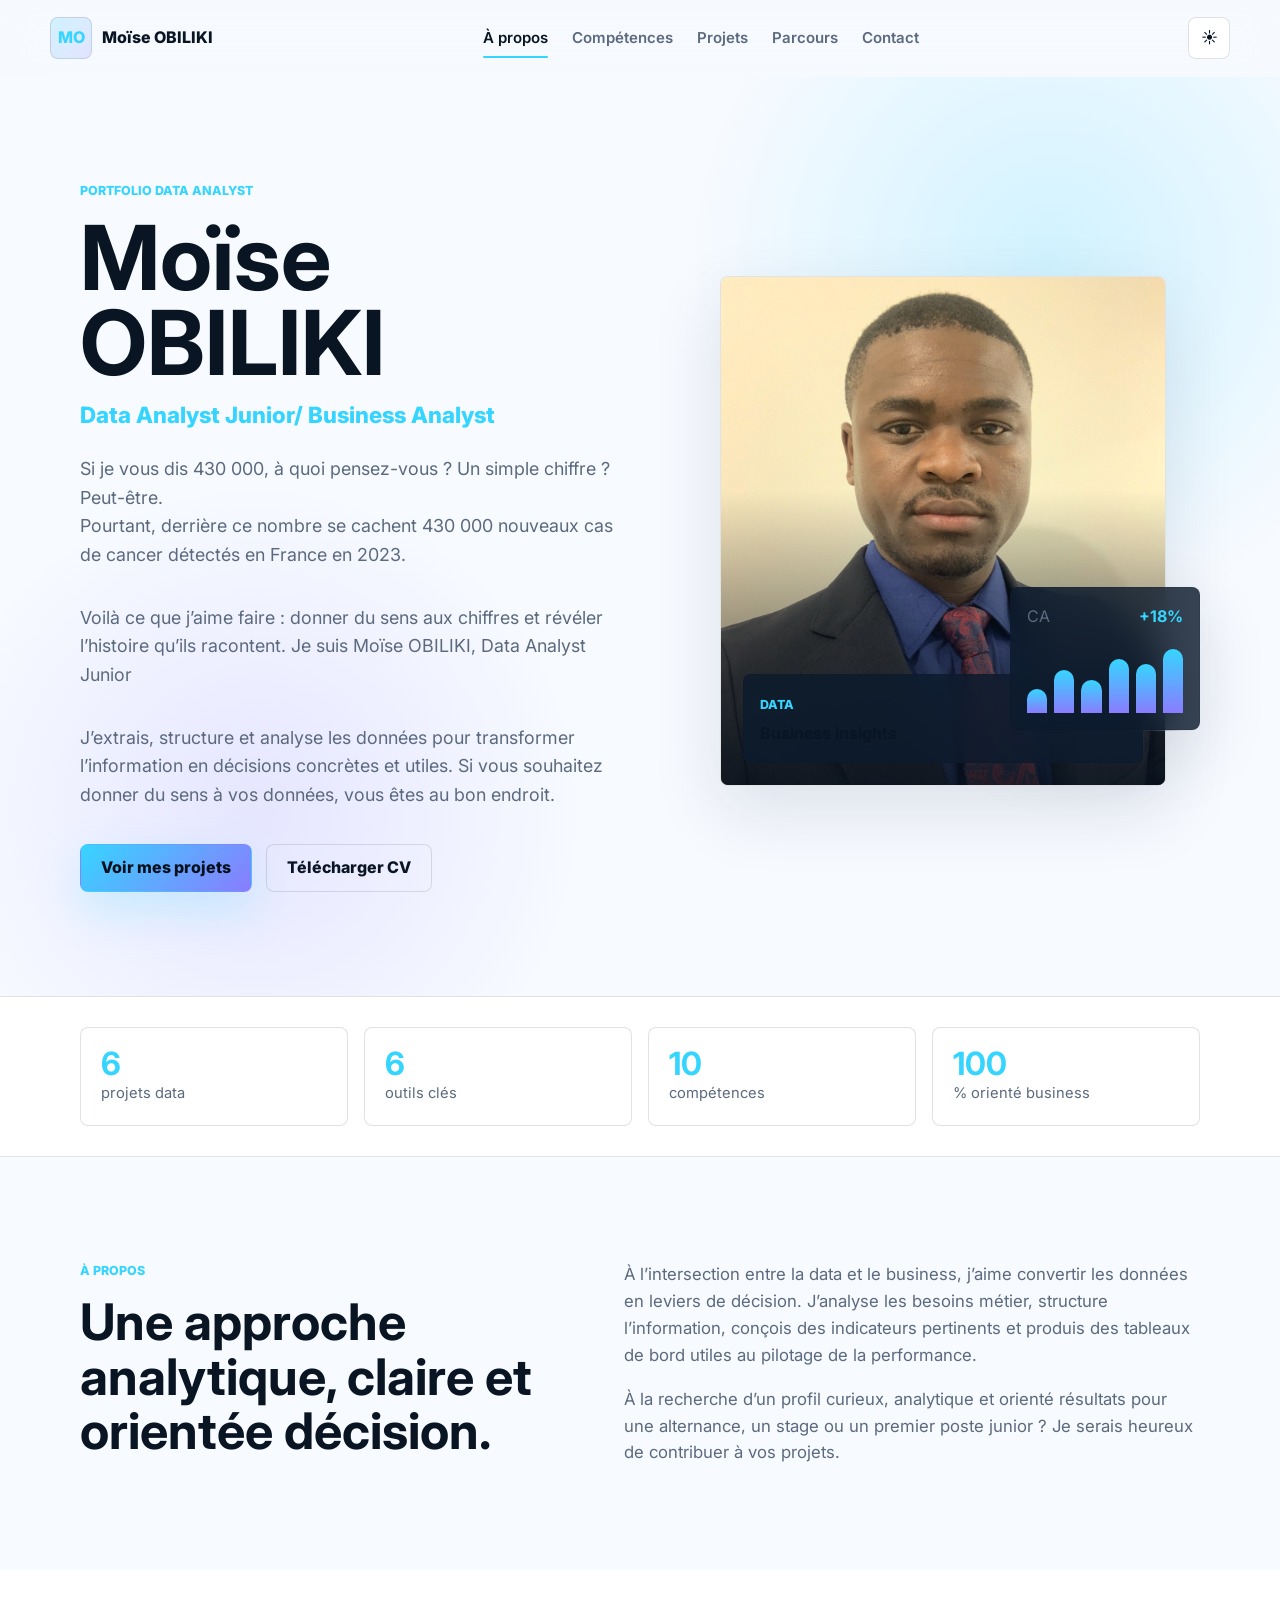
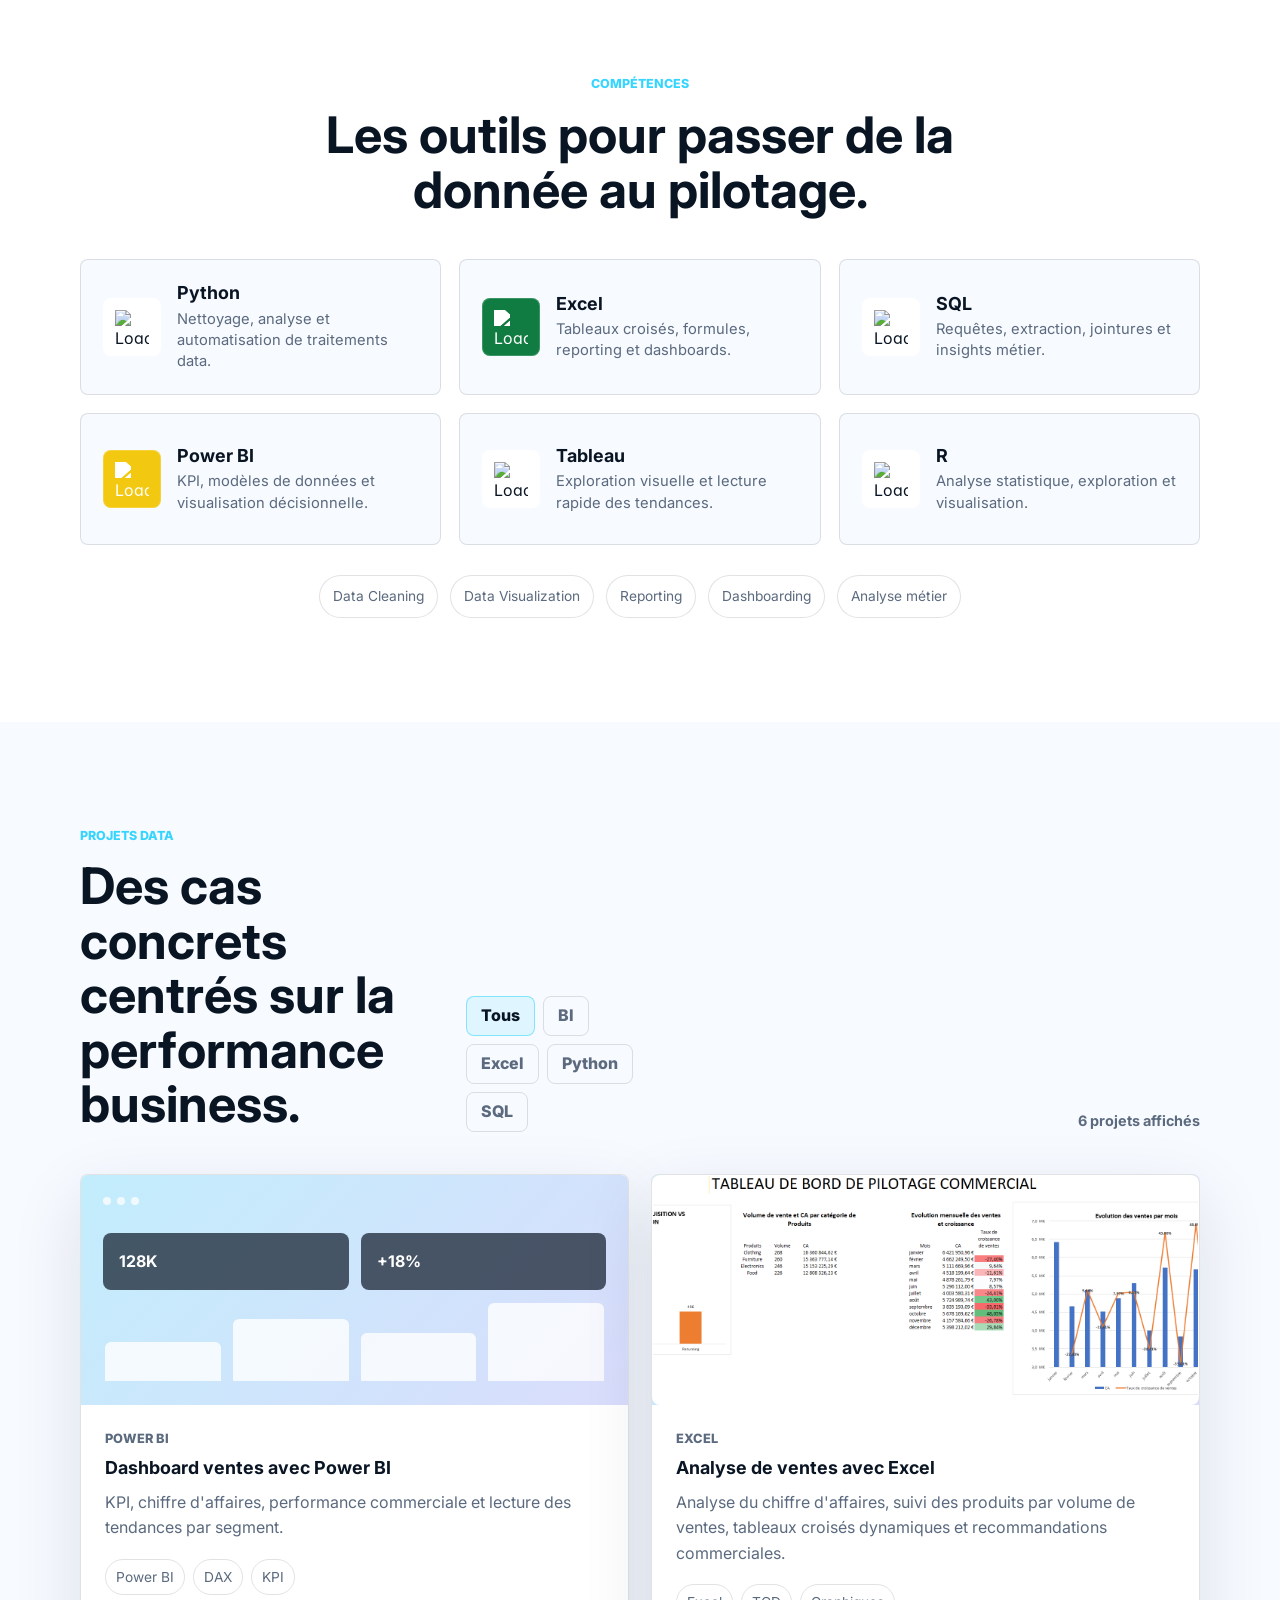
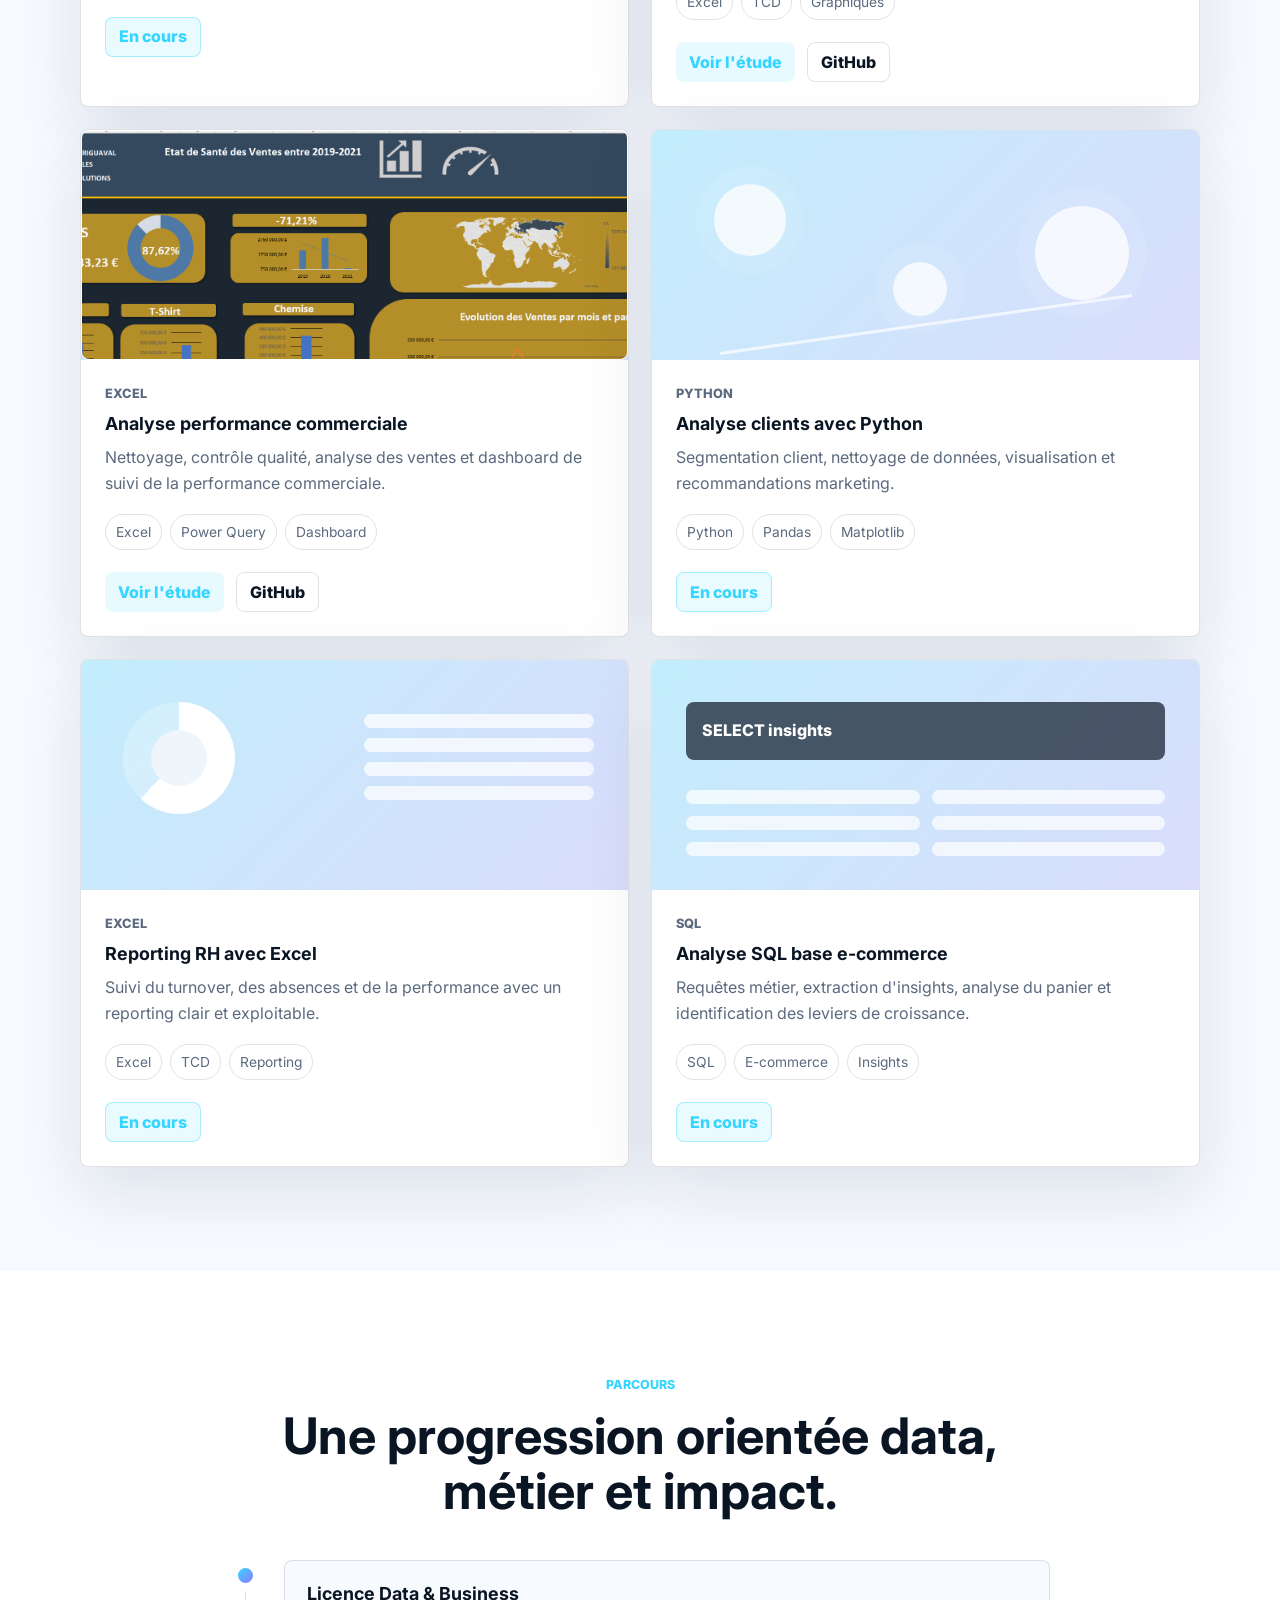
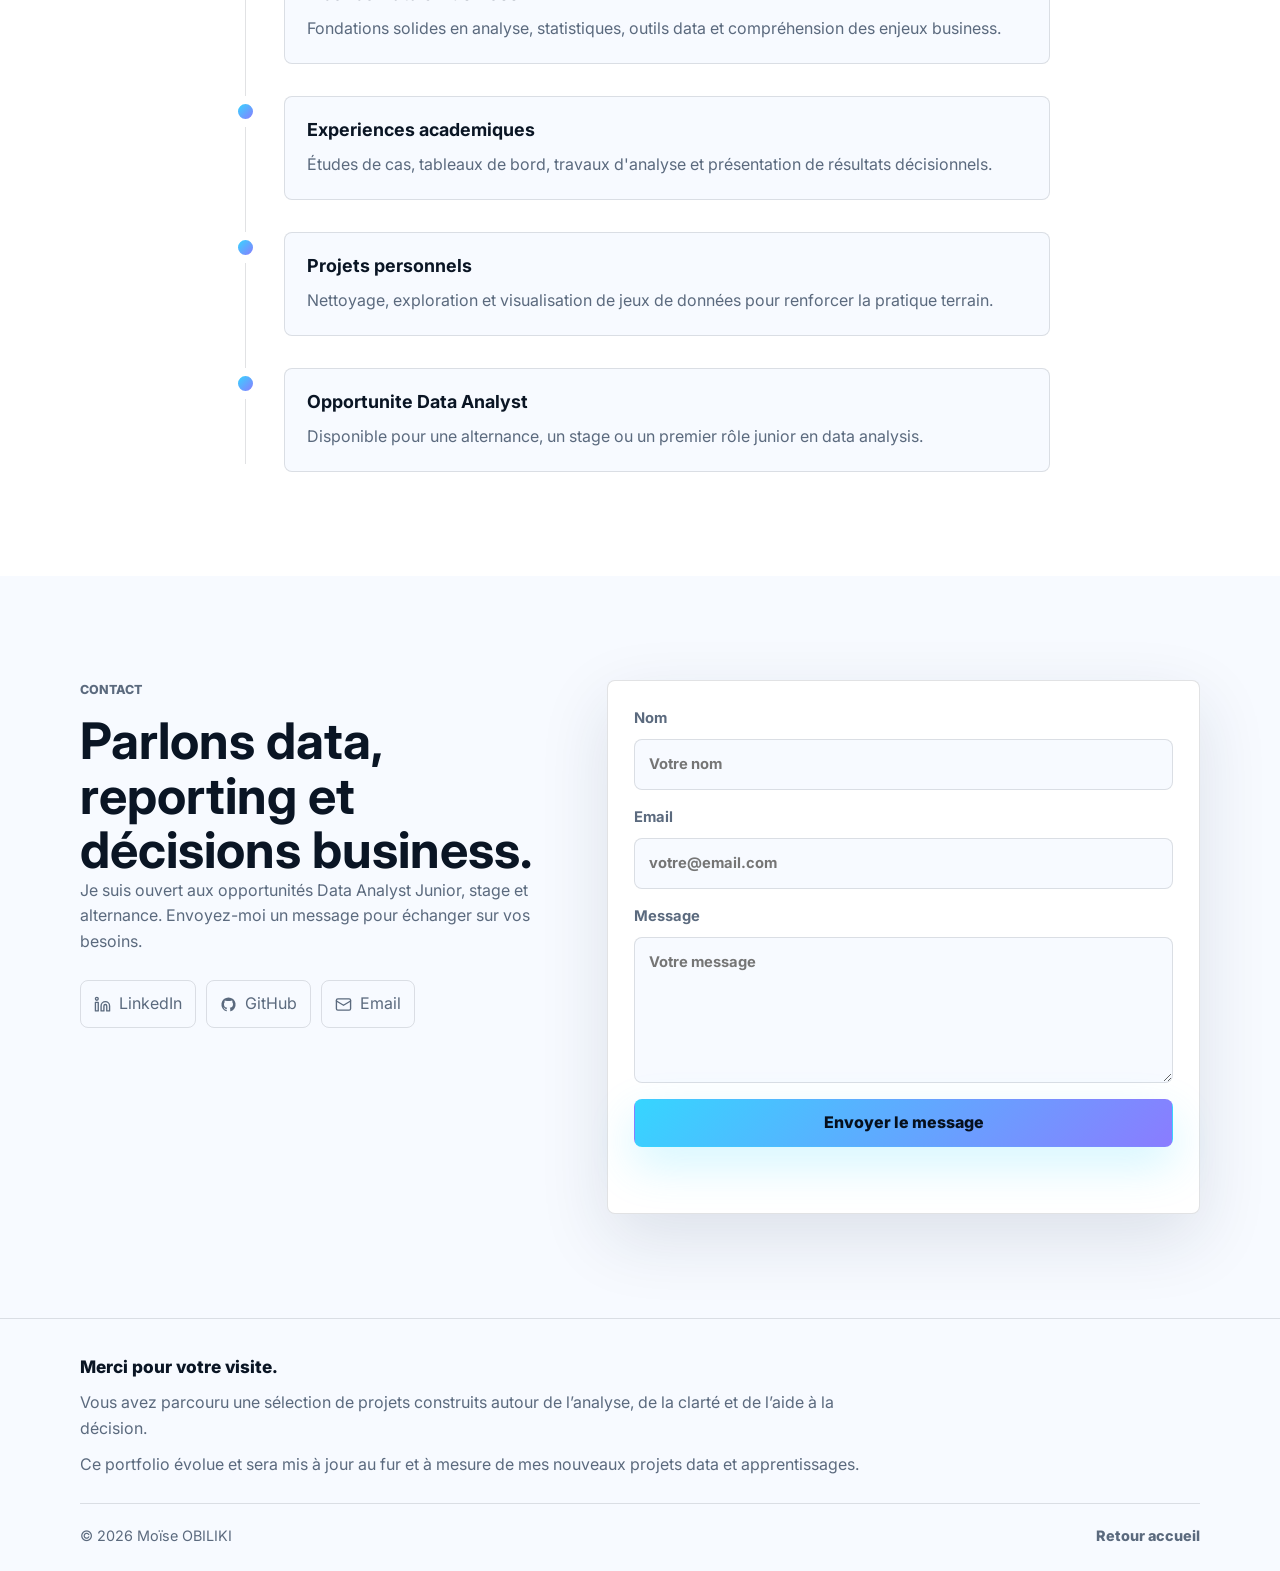
==== index.html @ cf4b1bf0 "Organise portfolio project structure" ====
﻿<!DOCTYPE html>
<html lang="fr">
  <head>
    <meta charset="UTF-8" />
    <meta name="viewport" content="width=device-width, initial-scale=1.0" />
    <meta
      name="description"
      content="Portfolio de Moïse OBILIKI, Data Analyst Junior spécialisé en analyse, visualisation et automatisation des données."
    />
    <title>Moïse OBILIKI | Data Analyst Junior</title>
    <link rel="preconnect" href="https://fonts.googleapis.com" />
    <link rel="preconnect" href="https://fonts.gstatic.com" crossorigin />
    <link
      href="https://fonts.googleapis.com/css2?family=Inter:wght@400;500;600;700;800&display=swap"
      rel="stylesheet"
    />
    <link rel="stylesheet" href="style.css" />
  </head>
  <body>
    <div class="loader" aria-label="Chargement du site">
      <div class="loader__mark">
        <span></span>
        <span></span>
        <span></span>
      </div>
    </div>

    <header class="site-header" data-header>
      <nav class="nav" aria-label="Navigation principale">
        <a href="#hero" class="brand" aria-label="Accueil">
          <span class="brand__mark">MO</span>
          <span class="brand__text">Moïse OBILIKI</span>
        </a>

        <button class="nav-toggle" type="button" aria-label="Ouvrir le menu" aria-expanded="false">
          <span></span>
          <span></span>
        </button>

        <div class="nav-menu" data-nav-menu>
          <a href="#about">À propos</a>
          <a href="#skills">Compétences</a>
          <a href="#projects">Projets</a>
          <a href="#timeline">Parcours</a>
          <a href="#contact">Contact</a>
        </div>

        <button class="theme-toggle" type="button" aria-label="Changer le thème" data-theme-toggle>
          <span class="theme-toggle__icon" data-theme-icon>☾</span>
        </button>
      </nav>
    </header>

    <main>
      <section class="hero section" id="hero">
        <div class="hero__background" aria-hidden="true"></div>
        <div class="container hero__grid">
          <div class="hero__content reveal">
            <p class="eyebrow">Portfolio Data Analyst</p>
            <h1>  Moïse OBILIKI</h1>
            <p class="hero__title">Data Analyst Junior/ Business Analyst</p>
            <p class="hero__lead">
              Si je vous dis 430 000, à quoi pensez-vous ?
              Un simple chiffre ? Peut-être.
              <br />
              Pourtant, derrière ce nombre se cachent 430 000 nouveaux cas de cancer détectés en France en 2023.
            </p>

              <p class="hero__lead">   
                Voilà ce que j’aime faire : donner du sens aux chiffres et révéler l’histoire qu’ils racontent.
                Je suis Moïse OBILIKI, Data Analyst Junior
              </p>
            
              <p class="hero__lead">   
                J’extrais, structure et analyse les données pour transformer l’information en décisions concrètes et utiles.
                Si vous souhaitez donner du sens à vos données, vous êtes au bon endroit.
            
              </p>
              
            <div class="hero__actions">
              <a class="btn btn--primary" href="#projects">Voir mes projets</a>
              <a class="btn btn--secondary" href="e:\CV_Business_Data_Analyst.pdf" download>Télécharger CV</a>
            </div>
          </div>

          <div class="hero__visual reveal" aria-label="Portrait professionnel et aperçu data">
            <div class="portrait-card">
              <img src="assets/images/profile.jpg" alt="Portrait de Moïse OBILIKI" />
              <div class="portrait-card__badge">
                <span>Data</span>
                <strong>Business insights</strong>
              </div>
            </div>
            <div class="metric-panel" aria-hidden="true">
              <div class="metric-panel__row">
                <span>CA</span>
                <strong>+18%</strong>
              </div>
              <div class="sparkline">
                <span style="height: 35%"></span>
                <span style="height: 62%"></span>
                <span style="height: 48%"></span>
                <span style="height: 78%"></span>
                <span style="height: 70%"></span>
                <span style="height: 92%"></span>
              </div>
            </div>
          </div>
        </div>
      </section>

      <section class="stats" aria-label="Statistiques professionnelles">
        <div class="container stats__grid">
          <article class="stat reveal">
            <strong data-counter="6">0</strong>
            <span>projets data</span>
          </article>
          <article class="stat reveal">
            <strong data-counter="6">0</strong>
            <span>outils clés</span>
          </article>
          <article class="stat reveal">
            <strong data-counter="10">0</strong>
            <span>compétences</span>
          </article>
          <article class="stat reveal">
            <strong data-counter="100">0</strong>
            <span>% orienté business</span>
          </article>
        </div>
      </section>

      <section class="section" id="about">
        <div class="container section-grid">
          <div class="section-heading reveal">
            <p class="eyebrow">À propos</p>
            <h2>Une approche analytique, claire et orientée décision.</h2>
          </div>
          <div class="section-copy reveal">
            <p>
              À l’intersection entre la data et le business, j’aime convertir les données en leviers de décision. 
              J’analyse les besoins métier, structure l’information, conçois des indicateurs pertinents et produis des tableaux de bord utiles au pilotage de la performance.
            </p>
            <p>
              À la recherche d’un profil curieux, analytique et orienté résultats pour une alternance, un stage ou un premier poste junior ? Je serais heureux de contribuer à vos projets.

            </p>
          </div>
        </div>
      </section>

      <section class="section section--muted" id="skills">
        <div class="container">
          <div class="section-heading section-heading--center reveal">
            <p class="eyebrow">Compétences</p>
            <h2>Les outils pour passer de la donnée au pilotage.</h2>
          </div>

          <div class="skills-grid skills-grid--logos">
            <article class="skill-card skill-card--logo reveal">
              <div class="skill-logo skill-logo--python">
                <img
                  src="https://cdn.jsdelivr.net/gh/devicons/devicon/icons/python/python-original.svg"
                  alt="Logo Python"
                />
              </div>
              <div>
                <h3>Python</h3>
                <p>Nettoyage, analyse et automatisation de traitements data.</p>
              </div>
            </article>
            <article class="skill-card skill-card--logo reveal">
              <div class="skill-logo skill-logo--excel">
                <img
                  src="https://cdn.jsdelivr.net/npm/simple-icons@v13/icons/microsoftexcel.svg"
                  alt="Logo Microsoft Excel"
                />
              </div>
              <div>
                <h3>Excel</h3>
                <p>Tableaux croisés, formules, reporting et dashboards.</p>
              </div>
            </article>
            <article class="skill-card skill-card--logo reveal">
              <div class="skill-logo skill-logo--sql">
                <img
                  src="https://cdn.jsdelivr.net/gh/devicons/devicon/icons/microsoftsqlserver/microsoftsqlserver-plain.svg"
                  alt="Logo SQL Server"
                />
              </div>
              <div>
                <h3>SQL</h3>
                <p>Requêtes, extraction, jointures et insights métier.</p>
              </div>
            </article>
            <article class="skill-card skill-card--logo reveal">
              <div class="skill-logo skill-logo--powerbi">
                <img
                  src="https://cdn.jsdelivr.net/npm/simple-icons@v13/icons/powerbi.svg"
                  alt="Logo Power BI"
                />
              </div>
              <div>
                <h3>Power BI</h3>
                <p>KPI, modèles de données et visualisation décisionnelle.</p>
              </div>
            </article>
            <article class="skill-card skill-card--logo reveal">
              <div class="skill-logo skill-logo--tableau">
                <img
                  src="https://cdn.jsdelivr.net/npm/simple-icons@v13/icons/tableau.svg"
                  alt="Logo Tableau"
                />
              </div>
              <div>
                <h3>Tableau</h3>
                <p>Exploration visuelle et lecture rapide des tendances.</p>
              </div>
            </article>
            <article class="skill-card skill-card--logo reveal">
              <div class="skill-logo skill-logo--r">
                <img
                  src="https://cdn.jsdelivr.net/gh/devicons/devicon/icons/r/r-original.svg"
                  alt="Logo R"
                />
              </div>
              <div>
                <h3>R</h3>
                <p>Analyse statistique, exploration et visualisation.</p>
              </div>
            </article>
          </div>

          <div class="skill-tags reveal" aria-label="Compétences complémentaires">
            <span>Data Cleaning</span>
            <span>Data Visualization</span>
            <span>Reporting</span>
            <span>Dashboarding</span>
            <span>Analyse métier</span>
          </div>
        </div>
      </section>

      <section class="section" id="projects">
        <div class="container">
          <div class="section-heading section-heading--split reveal">
            <div>
              <p class="eyebrow">Projets Data</p>
              <h2>Des cas concrets centrés sur la performance business.</h2>
            </div>
            <div class="filters" aria-label="Filtrer les projets">
              <button class="filter-btn is-active" type="button" data-filter="all">Tous</button>
              <button class="filter-btn" type="button" data-filter="bi">BI</button>
              <button class="filter-btn" type="button" data-filter="excel">Excel</button>
              <button class="filter-btn" type="button" data-filter="python">Python</button>
              <button class="filter-btn" type="button" data-filter="sql">SQL</button>
            </div>
              <p class="project-count" data-project-count>6 projets affichés</p>
          </div>

          <div class="projects-grid" data-projects-grid>
            <article class="project-card reveal" data-category="bi">
              <div class="project-visual project-visual--sales" aria-hidden="true">
                <div class="mockup-window">
                  <span></span><span></span><span></span>
                </div>
                <div class="mockup-kpis">
                  <strong>128K</strong>
                  <strong>+18%</strong>
                </div>
                <div class="mockup-bars">
                  <span></span><span></span><span></span><span></span>
                </div>
              </div>
              <div class="project-card__body">
                <p class="project-card__type">Power BI</p>
                <h3>Dashboard ventes avec Power BI</h3>
                <p>KPI, chiffre d'affaires, performance commerciale et lecture des tendances par segment.</p>
                <div class="stack">
                  <span>Power BI</span>
                  <span>DAX</span>
                  <span>KPI</span>
                </div>
                <span class="project-status">En cours</span>
              </div>
            </article>

            <article class="project-card reveal" data-category="excel">
              <div class="project-visual project-visual--single-image">
                <img
                  src="projects/ventes-excel/images/tableau-bord.png"
                  alt="Tableau de bord du projet analyse de ventes Excel"
                  class="project-image"
                />
              </div>
              <div class="project-card__body">
                <p class="project-card__type">Excel</p>
                <h3>Analyse de ventes avec Excel</h3>
                <p>Analyse du chiffre d'affaires, suivi des produits par volume de ventes, tableaux croisés dynamiques et recommandations commerciales.</p>
                <div class="stack">
                  <span>Excel</span>
                  <span>TCD</span>
                  <span>Graphiques</span>
                </div>
                <div class="project-actions">
                  <a href="projects/ventes-excel/" class="project-link">Voir l'étude</a>
                  <a
                    href="https://github.com/moisevictoire/Sales-Analysis-Excel"
                    class="project-link project-link--outline"
                    target="_blank"
                    rel="noreferrer"
                  >GitHub</a>
                </div>
              </div>
            </article>

            <article class="project-card reveal" data-category="excel">
              <div class="project-visual project-visual--single-image">
                <img
                  src="projects/performance-commerciale/images/tableau-bord.png"
                  alt="Tableau de bord du projet analyse performance commerciale"
                  class="project-image"
                />
              </div>
              <div class="project-card__body">
                <p class="project-card__type">Excel</p>
                <h3>Analyse performance commerciale</h3>
                <p>Nettoyage, contrôle qualité, analyse des ventes et dashboard de suivi de la performance commerciale.</p>
                <div class="stack">
                  <span>Excel</span>
                  <span>Power Query</span>
                  <span>Dashboard</span>
                </div>
                <div class="project-actions">
                  <a href="projects/performance-commerciale/" class="project-link">Voir l'étude</a>
                  <a
                    href="https://github.com/moisevictoire/analyse-performance-commerciale"
                    class="project-link project-link--outline"
                    target="_blank"
                    rel="noreferrer"
                  >GitHub</a>
                </div>
              </div>
            </article>
            <article class="project-card reveal" data-category="python">
              <div class="project-visual project-visual--clients" aria-hidden="true">
                <div class="cluster cluster--one"></div>
                <div class="cluster cluster--two"></div>
                <div class="cluster cluster--three"></div>
                <div class="mockup-line"></div>
              </div>
              <div class="project-card__body">
                <p class="project-card__type">Python</p>
                <h3>Analyse clients avec Python</h3>
                <p>Segmentation client, nettoyage de données, visualisation et recommandations marketing.</p>
                <div class="stack">
                  <span>Python</span>
                  <span>Pandas</span>
                  <span>Matplotlib</span>
                </div>
                <span class="project-status">En cours</span>
              </div>
            </article>

            <article class="project-card reveal" data-category="excel">
              <div class="project-visual project-visual--hr" aria-hidden="true">
                <div class="mockup-donut"></div>
                <div class="mockup-table">
                  <span></span><span></span><span></span><span></span>
                </div>
              </div>
              <div class="project-card__body">
                <p class="project-card__type">Excel</p>
                <h3>Reporting RH avec Excel</h3>
                <p>Suivi du turnover, des absences et de la performance avec un reporting clair et exploitable.</p>
                <div class="stack">
                  <span>Excel</span>
                  <span>TCD</span>
                  <span>Reporting</span>
                </div>
                <span class="project-status">En cours</span>
              </div>
            </article>

            <article class="project-card reveal" data-category="sql">
              <div class="project-visual project-visual--sql" aria-hidden="true">
                <div class="query-card">SELECT insights</div>
                <div class="mockup-grid">
                  <span></span><span></span><span></span><span></span><span></span><span></span>
                </div>
              </div>
              <div class="project-card__body">
                <p class="project-card__type">SQL</p>
                <h3>Analyse SQL base e-commerce</h3>
                <p>Requêtes métier, extraction d'insights, analyse du panier et identification des leviers de croissance.</p>
                <div class="stack">
                  <span>SQL</span>
                  <span>E-commerce</span>
                  <span>Insights</span>
                </div>
                <span class="project-status">En cours</span>
              </div>
            </article>
          </div>
        </div>
      </section>

      <section class="section section--muted" id="timeline">
        <div class="container">
          <div class="section-heading section-heading--center reveal">
            <p class="eyebrow">Parcours</p>
            <h2>Une progression orientée data, métier et impact.</h2>
          </div>

          <div class="timeline">
            <article class="timeline-item reveal">
              <span class="timeline-dot"></span>
              <div>
                <h3>Licence Data & Business</h3>
                <p>Fondations solides en analyse, statistiques, outils data et compréhension des enjeux business.</p>
              </div>
            </article>
            <article class="timeline-item reveal">
              <span class="timeline-dot"></span>
              <div>
                <h3>Experiences academiques</h3>
                <p>Études de cas, tableaux de bord, travaux d'analyse et présentation de résultats décisionnels.</p>
              </div>
            </article>
            <article class="timeline-item reveal">
              <span class="timeline-dot"></span>
              <div>
                <h3>Projets personnels</h3>
                <p>Nettoyage, exploration et visualisation de jeux de données pour renforcer la pratique terrain.</p>
              </div>
            </article>
            <article class="timeline-item reveal">
              <span class="timeline-dot"></span>
              <div>
                <h3>Opportunite Data Analyst</h3>
                <p>Disponible pour une alternance, un stage ou un premier rôle junior en data analysis.</p>
              </div>
            </article>
          </div>
        </div>
      </section>

      <section class="section contact" id="contact">
        <div class="container contact__grid">
          <div class="contact__content reveal">
            <p class="eyebrow">Contact</p>
            <h2>Parlons data, reporting et décisions business.</h2>
            <p>
              Je suis ouvert aux opportunités Data Analyst Junior, stage et alternance.
              Envoyez-moi un message pour échanger sur vos besoins.
            </p>
            <div class="contact-links">
              <a href="https://www.linkedin.com/in/moise-obiliki/" target="_blank" rel="noreferrer">
                <svg class="link-icon" viewBox="0 0 24 24" aria-hidden="true">
                  <path d="M16 8a6 6 0 0 1 6 6v7h-4v-7a2 2 0 0 0-4 0v7h-4v-7a6 6 0 0 1 6-6z" />
                  <path d="M2 9h4v12H2z" />
                  <path d="M4 6a2 2 0 1 0 0-4 2 2 0 0 0 0 4z" />
                </svg>
                LinkedIn
              </a>
              <a href="https://github.com/moisevictoire" target="_blank" rel="noreferrer">
                <svg class="link-icon" viewBox="0 0 24 24" aria-hidden="true">
                  <path d="M12 2a10 10 0 0 0-3.16 19.49c.5.09.68-.22.68-.48v-1.7c-2.78.61-3.37-1.18-3.37-1.18a2.65 2.65 0 0 0-1.11-1.46c-.91-.62.07-.61.07-.61a2.1 2.1 0 0 1 1.53 1.03 2.13 2.13 0 0 0 2.91.83c.05-.54.26-1.04.62-1.43-2.22-.25-4.56-1.11-4.56-4.95 0-1.09.39-1.99 1.03-2.69a3.66 3.66 0 0 1 .1-2.65s.84-.27 2.75 1.03A9.5 9.5 0 0 1 12 6.9c.85 0 1.7.11 2.5.33 1.9-1.3 2.74-1.03 2.74-1.03.37.83.41 1.78.1 2.65.64.7 1.03 1.6 1.03 2.69 0 3.85-2.34 4.69-4.57 4.94.43.37.67.97.67 1.95v2.58c0 .27.18.58.69.48A10 10 0 0 0 12 2z" />
                </svg>
                GitHub
              </a>
              <a href="mailto:moiseobiliki@mail.com">
                <svg class="link-icon" viewBox="0 0 24 24" aria-hidden="true">
                  <path d="M4 4h16a2 2 0 0 1 2 2v12a2 2 0 0 1-2 2H4a2 2 0 0 1-2-2V6a2 2 0 0 1 2-2z" />
                  <path d="m22 7-10 6L2 7" />
                </svg>
                Email
              </a>
            </div>
          </div>

          <form class="contact-form reveal" data-contact-form>
            <label>
              Nom
              <input type="text" name="name" placeholder="Votre nom" required />
            </label>
            <label>
              Email
              <input type="email" name="email" placeholder="votre@email.com" required />
            </label>
            <label>
              Message
              <textarea name="message" rows="5" placeholder="Votre message" required></textarea>
            </label>
            <button class="btn btn--primary" type="submit">Envoyer le message</button>
            <p class="form-status" data-form-status role="status" aria-live="polite"></p>
          </form>
        </div>
      </section>
    </main>

    <footer class="footer">
      <div class="container footer__inner footer__inner--closing">
        <div class="footer__closing">
          <p class="footer__thanks">Merci pour votre visite.</p>
          <p>
            Vous avez parcouru une sélection de projets construits autour de l’analyse,
            de la clarté et de l’aide à la décision.
          </p>
          <p>
            Ce portfolio évolue et sera mis à jour au fur et à mesure de mes nouveaux
            projets data et apprentissages.
          </p>
        </div>
      </div>
      <div class="container footer__bottom">
        <span>© 2026 Moïse OBILIKI</span>
        <a href="#hero">Retour accueil</a>
      </div>
    </footer>
    <button class="back-to-top" type="button" aria-label="Retour en haut" data-back-to-top>↑</button>

    <script src="script.js"></script>
  </body>
</html>
---- style.css ----
﻿:root {
  --bg: #07111f;
  --surface: #0d1b2e;
  --surface-soft: #12233a;
  --text: #f8fbff;
  --muted: #a9b7c9;
  --line: rgba(255, 255, 255, 0.12);
  --accent: #36d5ff;
  --accent-2: #8a7cff;
  --shadow: 0 24px 70px rgba(0, 0, 0, 0.28);
  --radius: 8px;
}

[data-theme="light"] {
  --bg: #f7faff;
  --surface: #ffffff;
  --surface-soft: #eef5fb;
  --text: #0a1524;
  --muted: #5b6a7e;
  --line: rgba(9, 22, 39, 0.12);
  --shadow: 0 24px 70px rgba(25, 45, 70, 0.12);
}

* {
  box-sizing: border-box;
}

html {
  scroll-behavior: smooth;
}

body {
  margin: 0;
  background: var(--bg);
  color: var(--text);
  font-family: "Inter", Arial, sans-serif;
  line-height: 1.6;
  transition: background 0.3s ease, color 0.3s ease;
}

body.is-loading {
  overflow: hidden;
}

img {
  display: block;
  max-width: 100%;
}

a {
  color: inherit;
  text-decoration: none;
}

button,
input,
textarea {
  font: inherit;
}

.container {
  width: min(1120px, calc(100% - 40px));
  margin-inline: auto;
}

.loader {
  position: fixed;
  inset: 0;
  z-index: 1000;
  display: grid;
  place-items: center;
  background: #07111f;
  transition: opacity 0.4s ease, visibility 0.4s ease;
}

.loader.is-hidden {
  opacity: 0;
  visibility: hidden;
}

.loader__mark {
  display: flex;
  align-items: end;
  gap: 8px;
  height: 54px;
}

.loader__mark span {
  width: 10px;
  border-radius: 999px;
  background: linear-gradient(180deg, var(--accent), var(--accent-2));
  animation: loaderPulse 0.8s ease-in-out infinite alternate;
}

.loader__mark span:nth-child(1) {
  height: 24px;
}

.loader__mark span:nth-child(2) {
  height: 42px;
  animation-delay: 0.12s;
}

.loader__mark span:nth-child(3) {
  height: 32px;
  animation-delay: 0.24s;
}

@keyframes loaderPulse {
  from {
    transform: scaleY(0.5);
    opacity: 0.45;
  }

  to {
    transform: scaleY(1);
    opacity: 1;
  }
}

.site-header {
  position: sticky;
  top: 0;
  z-index: 100;
  border-bottom: 1px solid transparent;
  background: rgba(7, 17, 31, 0.7);
  backdrop-filter: blur(18px);
  transition: border-color 0.3s ease, background 0.3s ease;
}

[data-theme="light"] .site-header {
  background: rgba(247, 250, 255, 0.78);
}

.site-header.is-scrolled {
  border-color: var(--line);
}

.nav {
  width: min(1180px, calc(100% - 32px));
  min-height: 76px;
  margin-inline: auto;
  display: flex;
  align-items: center;
  justify-content: space-between;
  gap: 20px;
}

.brand,
.nav-menu,
.hero__actions,
.filters,
.contact-links,
.footer__inner {
  display: flex;
  align-items: center;
}

.brand {
  gap: 10px;
  font-weight: 800;
}

.brand__mark {
  display: grid;
  place-items: center;
  width: 42px;
  aspect-ratio: 1;
  border: 1px solid var(--line);
  border-radius: var(--radius);
  background: linear-gradient(135deg, rgba(54, 213, 255, 0.2), rgba(138, 124, 255, 0.18));
  color: var(--accent);
}

.nav-menu {
  gap: 24px;
  color: var(--muted);
  font-size: 0.94rem;
  font-weight: 600;
}

.nav-menu a {
  transition: color 0.2s ease;
}

.nav-menu a:hover {
  color: var(--text);
}

.theme-toggle,
.nav-toggle,
.back-to-top {
  border: 1px solid var(--line);
  background: var(--surface);
  color: var(--text);
  cursor: pointer;
}

.theme-toggle {
  width: 42px;
  aspect-ratio: 1;
  border-radius: var(--radius);
}

.nav-toggle {
  display: none;
  width: 42px;
  aspect-ratio: 1;
  border-radius: var(--radius);
}

.nav-toggle span {
  display: block;
  width: 18px;
  height: 2px;
  margin: 5px auto;
  background: var(--text);
}

.section {
  padding: 104px 0;
}

.hero {
  position: relative;
  min-height: calc(100vh - 76px);
  display: grid;
  align-items: center;
  overflow: hidden;
}

.hero__background {
  position: absolute;
  inset: 0;
  pointer-events: none;
  background:
    radial-gradient(circle at 82% 20%, rgba(54, 213, 255, 0.2), transparent 28%),
    radial-gradient(circle at 20% 80%, rgba(138, 124, 255, 0.16), transparent 26%),
    linear-gradient(180deg, transparent, rgba(255, 255, 255, 0.03));
}

.hero__grid {
  position: relative;
  display: grid;
  grid-template-columns: minmax(0, 1.05fr) minmax(320px, 0.95fr);
  align-items: center;
  gap: 68px;
}

.eyebrow {
  margin: 0 0 14px;
  color: var(--accent);
  font-size: 0.78rem;
  font-weight: 800;
  letter-spacing: 0;
  text-transform: uppercase;
}

h1,
h2,
h3,
p {
  margin-top: 0;
}

h1 {
  margin-bottom: 12px;
  font-size: clamp(3rem, 7vw, 5.8rem);
  line-height: 0.95;
  letter-spacing: 0;
}

h2 {
  margin-bottom: 0;
  font-size: clamp(2rem, 4vw, 3.15rem);
  line-height: 1.08;
  letter-spacing: 0;
}

h3 {
  margin-bottom: 10px;
  font-size: 1.12rem;
  line-height: 1.25;
}

.hero__title {
  margin-bottom: 22px;
  color: var(--accent);
  font-size: clamp(1.1rem, 2vw, 1.4rem);
  font-weight: 800;
}

.hero__lead {
  max-width: 650px;
  margin-bottom: 34px;
  color: var(--muted);
  font-size: 1.12rem;
}

.hero__actions {
  flex-wrap: wrap;
  gap: 14px;
}

.btn {
  display: inline-flex;
  align-items: center;
  justify-content: center;
  min-height: 48px;
  padding: 0 20px;
  border: 1px solid transparent;
  border-radius: var(--radius);
  font-weight: 800;
  transition: transform 0.2s ease, box-shadow 0.2s ease, border-color 0.2s ease;
}

.btn:hover {
  transform: translateY(-2px);
}

.btn--primary {
  background: linear-gradient(135deg, var(--accent), var(--accent-2));
  color: #06101d;
  box-shadow: 0 18px 45px rgba(54, 213, 255, 0.22);
}

.btn--secondary {
  border-color: var(--line);
  background: rgba(255, 255, 255, 0.04);
}

.hero__visual {
  position: relative;
  min-height: 560px;
}

.portrait-card {
  position: absolute;
  inset: 20px 34px 30px 20px;
  overflow: hidden;
  border: 1px solid var(--line);
  border-radius: var(--radius);
  background: var(--surface);
  box-shadow: var(--shadow);
}

.portrait-card img {
  width: 100%;
  height: 100%;
  object-fit: cover;
  filter: saturate(0.9) contrast(1.04);
}

.portrait-card::after {
  content: "";
  position: absolute;
  inset: 0;
  background: linear-gradient(180deg, transparent 42%, rgba(7, 17, 31, 0.84));
}

.portrait-card__badge,
.metric-panel {
  position: absolute;
  z-index: 2;
  border: 1px solid var(--line);
  border-radius: var(--radius);
  background: rgba(13, 27, 46, 0.82);
  backdrop-filter: blur(16px);
}

.portrait-card__badge {
  left: 22px;
  right: 22px;
  bottom: 22px;
  padding: 16px;
}

.portrait-card__badge span {
  color: var(--accent);
  font-size: 0.78rem;
  font-weight: 800;
  text-transform: uppercase;
}

.portrait-card__badge strong {
  display: block;
  margin-top: 4px;
}

.metric-panel {
  right: 0;
  bottom: 86px;
  width: 190px;
  padding: 16px;
  box-shadow: var(--shadow);
}

.metric-panel__row {
  display: flex;
  justify-content: space-between;
  margin-bottom: 14px;
  color: var(--muted);
}

.metric-panel__row strong {
  color: var(--accent);
}

.sparkline {
  display: flex;
  align-items: end;
  gap: 7px;
  height: 70px;
}

.sparkline span {
  flex: 1;
  border-radius: 999px 999px 0 0;
  background: linear-gradient(180deg, var(--accent), var(--accent-2));
}

.stats {
  border-block: 1px solid var(--line);
  background: var(--surface);
  padding: 30px 0;
}

.stats__grid {
  display: grid;
  grid-template-columns: repeat(4, 1fr);
  gap: 16px;
}

.stat {
  padding: 20px;
  border: 1px solid var(--line);
  border-radius: var(--radius);
  background: rgba(255, 255, 255, 0.03);
}

.stat strong {
  display: block;
  color: var(--accent);
  font-size: 2rem;
  line-height: 1;
}

.stat span {
  color: var(--muted);
  font-size: 0.92rem;
}

.section-grid {
  display: grid;
  grid-template-columns: 0.9fr 1.1fr;
  gap: 72px;
}

.section-copy {
  color: var(--muted);
  font-size: 1.05rem;
}

.section-copy p:last-child,
.contact__content p:last-child {
  margin-bottom: 0;
}

.section--muted {
  background: var(--surface);
}

.section-heading--center {
  max-width: 720px;
  margin: 0 auto 42px;
  text-align: center;
}

.section-heading--split {
  display: flex;
  align-items: end;
  justify-content: space-between;
  gap: 24px;
  margin-bottom: 42px;
}

.section-heading--split h2 {
  max-width: 760px;
}

.skills-grid {
  display: grid;
  grid-template-columns: repeat(3, 1fr);
  gap: 18px;
}

.skill-card {
  padding: 22px;
  border: 1px solid var(--line);
  border-radius: var(--radius);
  background: var(--bg);
}

.skill-card__top {
  display: flex;
  align-items: center;
  justify-content: space-between;
  gap: 16px;
  margin-bottom: 18px;
}

.skill-card__top h3 {
  margin: 0;
}

.skill-card__top span {
  color: var(--accent);
  font-weight: 800;
}

.skill-bar {
  height: 9px;
  overflow: hidden;
  border-radius: 999px;
  background: rgba(255, 255, 255, 0.08);
}

.skill-bar span {
  display: block;
  width: 0;
  height: 100%;
  border-radius: inherit;
  background: linear-gradient(90deg, var(--accent), var(--accent-2));
  transition: width 1.1s cubic-bezier(0.2, 0.8, 0.2, 1);
}

.skill-card.is-visible .skill-bar span {
  width: var(--skill-width);
}

.skill-tags {
  display: flex;
  flex-wrap: wrap;
  justify-content: center;
  gap: 12px;
  margin-top: 30px;
}

.skill-tags span,
.stack span {
  border: 1px solid var(--line);
  border-radius: 999px;
  color: var(--muted);
  font-size: 0.86rem;
}

.skill-tags span {
  padding: 9px 13px;
  background: rgba(255, 255, 255, 0.03);
}

.filters {
  flex-wrap: wrap;
  gap: 8px;
}

.filter-btn {
  min-height: 40px;
  padding: 0 14px;
  border: 1px solid var(--line);
  border-radius: var(--radius);
  background: transparent;
  color: var(--muted);
  cursor: pointer;
  font-weight: 800;
  transition: background 0.2s ease, color 0.2s ease, border-color 0.2s ease;
}

.filter-btn:hover,
.filter-btn.is-active {
  border-color: rgba(54, 213, 255, 0.55);
  background: rgba(54, 213, 255, 0.12);
  color: var(--text);
}

.projects-grid {
  display: grid;
  grid-template-columns: repeat(2, 1fr);
  gap: 22px;
}

.project-card {
  overflow: hidden;
  border: 1px solid var(--line);
  border-radius: var(--radius);
  background: var(--surface);
  box-shadow: var(--shadow);
  transition: transform 0.25s ease, border-color 0.25s ease, opacity 0.25s ease;
}

.project-card:hover {
  transform: translateY(-6px);
  border-color: rgba(54, 213, 255, 0.45);
}

.project-card.is-hidden {
  display: none;
}

.project-visual {
  position: relative;
  height: 230px;
  overflow: hidden;
  background:
    linear-gradient(135deg, rgba(54, 213, 255, 0.24), rgba(138, 124, 255, 0.2)),
    var(--surface-soft);
}

.project-visual--images {
  display: grid;
  grid-template-columns: 1fr 1fr;
  gap: 10px;
  padding: 14px;
}

.project-visual--single-image {
  padding: 0;
}

.project-image {
  width: 100%;
  height: 100%;
  min-height: 0;
  object-fit: cover;
  object-position: center top;
  border: 1px solid rgba(255, 255, 255, 0.18);
  border-radius: var(--radius);
  background: var(--surface);
}

.mockup-window {
  position: absolute;
  top: 22px;
  left: 22px;
  display: flex;
  gap: 6px;
}

.mockup-window span {
  width: 8px;
  aspect-ratio: 1;
  border-radius: 50%;
  background: rgba(255, 255, 255, 0.75);
}

.mockup-kpis {
  position: absolute;
  top: 58px;
  left: 22px;
  right: 22px;
  display: grid;
  grid-template-columns: repeat(2, 1fr);
  gap: 12px;
}

.mockup-kpis strong,
.query-card {
  border-radius: var(--radius);
  background: rgba(7, 17, 31, 0.68);
  color: white;
  padding: 16px;
}

.mockup-bars {
  position: absolute;
  left: 24px;
  right: 24px;
  bottom: 24px;
  display: flex;
  align-items: end;
  gap: 12px;
  height: 86px;
}

.mockup-bars span {
  flex: 1;
  border-radius: 6px 6px 0 0;
  background: rgba(255, 255, 255, 0.8);
}

.mockup-bars span:nth-child(1) {
  height: 45%;
}

.mockup-bars span:nth-child(2) {
  height: 72%;
}

.mockup-bars span:nth-child(3) {
  height: 56%;
}

.mockup-bars span:nth-child(4) {
  height: 90%;
}

.cluster {
  position: absolute;
  border-radius: 50%;
  background: rgba(255, 255, 255, 0.78);
  box-shadow: 0 0 0 18px rgba(255, 255, 255, 0.08);
}

.cluster--one {
  width: 72px;
  top: 54px;
  left: 62px;
  aspect-ratio: 1;
}

.cluster--two {
  width: 94px;
  right: 70px;
  top: 76px;
  aspect-ratio: 1;
}

.cluster--three {
  width: 54px;
  left: 44%;
  bottom: 44px;
  aspect-ratio: 1;
}

.mockup-line {
  position: absolute;
  left: 12%;
  right: 12%;
  bottom: 34px;
  height: 3px;
  background: rgba(255, 255, 255, 0.7);
  transform: rotate(-8deg);
}

.mockup-donut {
  position: absolute;
  left: 42px;
  top: 42px;
  width: 112px;
  aspect-ratio: 1;
  border-radius: 50%;
  background: conic-gradient(#fff 0 62%, rgba(255, 255, 255, 0.25) 62% 100%);
}

.mockup-donut::after {
  content: "";
  position: absolute;
  inset: 28px;
  border-radius: 50%;
  background: var(--surface-soft);
}

.mockup-table {
  position: absolute;
  right: 34px;
  top: 54px;
  width: 42%;
  display: grid;
  gap: 10px;
}

.mockup-table span,
.mockup-grid span {
  height: 14px;
  border-radius: 999px;
  background: rgba(255, 255, 255, 0.72);
}

.query-card {
  position: absolute;
  top: 42px;
  left: 34px;
  right: 34px;
  font-weight: 800;
}

.mockup-grid {
  position: absolute;
  left: 34px;
  right: 34px;
  bottom: 34px;
  display: grid;
  grid-template-columns: repeat(2, 1fr);
  gap: 12px;
}

.excel-sheet {
  position: absolute;
  top: 26px;
  left: 24px;
  width: 54%;
  display: grid;
  grid-template-columns: repeat(4, 1fr);
  gap: 7px;
  padding: 14px;
  border-radius: var(--radius);
  background: rgba(7, 17, 31, 0.62);
}

.excel-sheet span {
  height: 18px;
  border-radius: 4px;
  background: rgba(255, 255, 255, 0.68);
}

.excel-sheet span:nth-child(4n + 1) {
  background: rgba(54, 213, 255, 0.86);
}

.excel-chart {
  position: absolute;
  right: 26px;
  bottom: 26px;
  display: flex;
  align-items: end;
  gap: 8px;
  width: 34%;
  height: 112px;
  padding: 12px;
  border-radius: var(--radius);
  background: rgba(7, 17, 31, 0.54);
}

.excel-chart span {
  flex: 1;
  border-radius: 5px 5px 0 0;
  background: linear-gradient(180deg, #ffffff, rgba(255, 255, 255, 0.55));
}

.excel-kpi {
  position: absolute;
  left: 24px;
  bottom: 26px;
  min-width: 124px;
  padding: 12px 14px;
  border-radius: var(--radius);
  background: rgba(7, 17, 31, 0.68);
  color: white;
}

.excel-kpi small {
  display: block;
  color: rgba(255, 255, 255, 0.72);
  font-weight: 700;
}

.excel-kpi strong {
  display: block;
  font-size: 1.5rem;
  line-height: 1.1;
}

.project-card__body {
  padding: 24px;
}

.project-card__type {
  margin-bottom: 8px;
  color: var(--accent);
  font-size: 0.8rem;
  font-weight: 800;
  text-transform: uppercase;
}

.project-card__body p {
  color: var(--muted);
}

.stack {
  display: flex;
  flex-wrap: wrap;
  gap: 8px;
  margin: 18px 0 22px;
}

.stack span {
  padding: 6px 10px;
}

.project-link {
  color: var(--accent);
  font-weight: 800;
}


.project-status {
  display: inline-flex;
  align-items: center;
  justify-content: center;
  min-height: 40px;
  padding: 0 13px;
  border: 1px solid rgba(54, 213, 255, 0.38);
  border-radius: var(--radius);
  background: rgba(54, 213, 255, 0.1);
  color: var(--accent);
  font-weight: 800;
}
.project-actions {
  display: flex;
  flex-wrap: wrap;
  gap: 12px;
}

.project-actions .project-link {
  display: inline-flex;
  align-items: center;
  justify-content: center;
  min-height: 40px;
  padding: 0 13px;
  border-radius: var(--radius);
  background: rgba(54, 213, 255, 0.12);
}

.project-actions .project-link--outline {
  border: 1px solid var(--line);
  background: transparent;
  color: var(--text);
}

.case-nav {
  position: static;
  opacity: 1;
  visibility: visible;
  transform: none;
}

.case-hero {
  padding: 92px 0 76px;
  background:
    radial-gradient(circle at 80% 20%, rgba(54, 213, 255, 0.18), transparent 30%),
    var(--bg);
}

.case-hero__grid {
  display: grid;
  grid-template-columns: 0.85fr 1.15fr;
  align-items: center;
  gap: 42px;
}

.case-actions {
  display: flex;
  flex-wrap: wrap;
  gap: 14px;
}

.case-hero__image,
.case-gallery figure {
  overflow: hidden;
  margin: 0;
  border: 1px solid var(--line);
  border-radius: var(--radius);
  background: var(--surface);
  box-shadow: var(--shadow);
}

.case-hero__image img {
  width: 100%;
  height: 430px;
  object-fit: cover;
  object-position: center top;
}

.case-summary {
  display: grid;
  grid-template-columns: repeat(3, 1fr);
  gap: 18px;
}

.case-summary article,
.case-steps article {
  padding: 24px;
  border: 1px solid var(--line);
  border-radius: var(--radius);
  background: var(--bg);
}

.case-summary span {
  display: block;
  margin-bottom: 8px;
  color: var(--accent);
  font-size: 0.78rem;
  font-weight: 800;
  text-transform: uppercase;
}

.case-summary strong {
  display: block;
  margin-bottom: 8px;
  color: var(--text);
  font-size: 1.1rem;
}

.case-summary p,
.case-steps p,
.case-closing p {
  margin-bottom: 0;
  color: var(--muted);
}

.case-content {
  display: grid;
  grid-template-columns: 0.8fr 1.2fr;
  gap: 42px;
}

.case-steps {
  display: grid;
  gap: 16px;
}

.case-gallery {
  display: grid;
  grid-template-columns: repeat(3, 1fr);
  gap: 18px;
}

.case-gallery img {
  width: 100%;
  height: 230px;
  object-fit: cover;
  object-position: center top;
}

.case-gallery figcaption {
  padding: 14px 16px;
  color: var(--muted);
  font-weight: 700;
}

.case-closing {
  max-width: 820px;
}

.case-closing h2 {
  margin-bottom: 18px;
}

.simple-case-page {
  background: #ffffff;
  color: #263241;
}

.simple-case-header {
  position: sticky;
  top: 0;
  z-index: 20;
  border-bottom: 1px solid #e6ebf2;
  background: rgba(255, 255, 255, 0.92);
  backdrop-filter: blur(14px);
}

.simple-case-header__inner {
  min-height: 68px;
  display: flex;
  align-items: center;
  justify-content: space-between;
  gap: 16px;
}

.simple-back-link {
  color: #116149;
  font-weight: 800;
}

.simple-case {
  padding: 54px 0 80px;
}

.simple-case-intro {
  max-width: 900px;
  margin-bottom: 42px;
}

.simple-case-intro h1 {
  margin-bottom: 16px;
  color: #182333;
  font-size: clamp(2.2rem, 5vw, 4.2rem);
  line-height: 1;
}

.simple-case-intro p:not(.eyebrow) {
  max-width: 760px;
  color: #687483;
  font-size: 1.12rem;
}

.simple-step {
  display: grid;
  grid-template-columns: minmax(280px, 0.75fr) minmax(420px, 1.25fr);
  gap: 44px;
  align-items: start;
  padding: 34px 0;
}

.simple-step + .simple-step {
  border-top: 1px solid #edf1f6;
}

.simple-step__text {
  color: #687483;
  font-size: 1.08rem;
  line-height: 1.78;
}

.simple-step__text strong {
  color: #56616f;
  font-weight: 800;
}

.simple-step__image {
  margin: 0;
  overflow: hidden;
  border: 1px solid #e0e7ef;
  border-radius: 8px;
  background: #f7fafc;
}

.simple-step__image img {
  width: 100%;
  max-height: 560px;
  object-fit: contain;
  object-position: center top;
  background: #ffffff;
}

.timeline {
  position: relative;
  max-width: 820px;
  margin: 0 auto;
}

.timeline::before {
  content: "";
  position: absolute;
  top: 8px;
  bottom: 8px;
  left: 15px;
  width: 1px;
  background: var(--line);
}

.timeline-item {
  position: relative;
  display: grid;
  grid-template-columns: 32px 1fr;
  gap: 22px;
  padding-bottom: 32px;
}

.timeline-item:last-child {
  padding-bottom: 0;
}

.timeline-dot {
  position: relative;
  z-index: 1;
  width: 31px;
  aspect-ratio: 1;
  border: 8px solid var(--surface);
  border-radius: 50%;
  background: linear-gradient(135deg, var(--accent), var(--accent-2));
}

.timeline-item div {
  padding: 22px;
  border: 1px solid var(--line);
  border-radius: var(--radius);
  background: var(--bg);
}

.timeline-item p {
  margin: 0;
  color: var(--muted);
}

.contact__grid {
  display: grid;
  grid-template-columns: 0.9fr 1.1fr;
  gap: 42px;
  align-items: start;
}

.contact__content p {
  color: var(--muted);
}

.contact-links {
  flex-wrap: wrap;
  gap: 10px;
  margin-top: 26px;
}

.contact-links a {
  display: inline-flex;
  align-items: center;
  gap: 8px;
  padding: 10px 13px;
  border: 1px solid var(--line);
  border-radius: var(--radius);
  color: var(--muted);
  transition: color 0.2s ease, border-color 0.2s ease;
}

.contact-links a:hover {
  border-color: rgba(54, 213, 255, 0.5);
  color: var(--text);
}

.contact-form {
  display: grid;
  gap: 16px;
  padding: 26px;
  border: 1px solid var(--line);
  border-radius: var(--radius);
  background: var(--surface);
  box-shadow: var(--shadow);
}

.contact-form label {
  display: grid;
  gap: 8px;
  color: var(--muted);
  font-size: 0.92rem;
  font-weight: 700;
}

.contact-form input,
.contact-form textarea {
  width: 100%;
  border: 1px solid var(--line);
  border-radius: var(--radius);
  background: var(--bg);
  color: var(--text);
  outline: none;
  padding: 13px 14px;
  transition: border-color 0.2s ease, box-shadow 0.2s ease;
}

.contact-form textarea {
  resize: vertical;
}

.contact-form input:focus,
.contact-form textarea:focus {
  border-color: rgba(54, 213, 255, 0.7);
  box-shadow: 0 0 0 4px rgba(54, 213, 255, 0.12);
}

.form-status {
  min-height: 24px;
  margin: 0;
  color: var(--accent);
  font-weight: 700;
}

.footer {
  border-top: 1px solid var(--line);
  padding: 34px 0 24px;
  color: var(--muted);
}

.footer__inner {
  display: grid;
  grid-template-columns: 1fr 1.2fr 1fr;
  align-items: start;
  justify-content: space-between;
  gap: 28px;
}
.footer__inner--closing {
  display: block;
}

.footer__closing {
  max-width: 780px;
}

.footer__closing p {
  margin: 0;
}

.footer__closing p + p {
  margin-top: 10px;
}

.footer__thanks {
  color: var(--text);
  font-size: 1.08rem;
  font-weight: 800;
}

.footer__brand {
  display: inline-block;
  margin-bottom: 4px;
  color: var(--text);
  font-size: 1.08rem;
  font-weight: 800;
}

.footer p,
.footer__contact {
  margin: 0;
}

.footer__contact {
  display: grid;
  gap: 6px;
  font-style: normal;
}

.footer__contact a {
  display: inline-flex;
  align-items: center;
  gap: 8px;
}

.footer a {
  font-weight: 800;
}

.footer__contact a,
.footer__links a,
.footer__bottom a {
  transition: color 0.2s ease;
}

.footer__contact a:hover,
.footer__links a:hover,
.footer__bottom a:hover {
  color: var(--accent);
}

.footer__links {
  display: flex;
  flex-wrap: wrap;
  justify-content: flex-end;
  gap: 10px;
}

.footer__links a {
  display: inline-flex;
  align-items: center;
  gap: 8px;
  padding: 9px 12px;
  border: 1px solid var(--line);
  border-radius: var(--radius);
}

.link-icon {
  width: 17px;
  min-width: 17px;
  height: 17px;
  fill: none;
  stroke: currentColor;
  stroke-linecap: round;
  stroke-linejoin: round;
  stroke-width: 1.9;
}

.link-icon path:first-child:last-child,
.footer__links a[href*="github"] .link-icon,
.contact-links a[href*="github"] .link-icon {
  fill: currentColor;
  stroke: none;
}

.footer__bottom {
  display: flex;
  align-items: center;
  justify-content: space-between;
  gap: 16px;
  margin-top: 26px;
  padding-top: 20px;
  border-top: 1px solid var(--line);
  font-size: 0.9rem;
}

.back-to-top {
  position: fixed;
  right: 20px;
  bottom: 20px;
  z-index: 80;
  display: grid;
  place-items: center;
  width: 44px;
  aspect-ratio: 1;
  border-radius: var(--radius);
  opacity: 0;
  visibility: hidden;
  transform: translateY(12px);
  transition: opacity 0.2s ease, visibility 0.2s ease, transform 0.2s ease;
}

.back-to-top.is-visible {
  opacity: 1;
  visibility: visible;
  transform: translateY(0);
}

.reveal {
  opacity: 0;
  transform: translateY(22px);
  transition: opacity 0.7s ease, transform 0.7s ease;
}

.reveal.is-visible {
  opacity: 1;
  transform: translateY(0);
}

@media (max-width: 900px) {
  .nav-toggle {
    display: block;
  }

  .brand__text {
    display: none;
  }

  .nav-menu {
    position: fixed;
    top: 76px;
    left: 16px;
    right: 16px;
    display: grid;
    gap: 0;
    border: 1px solid var(--line);
    border-radius: var(--radius);
    background: var(--surface);
    box-shadow: var(--shadow);
    opacity: 0;
    visibility: hidden;
    transform: translateY(-10px);
    transition: opacity 0.2s ease, visibility 0.2s ease, transform 0.2s ease;
  }

  .nav-menu.is-open {
    opacity: 1;
    visibility: visible;
    transform: translateY(0);
  }

  .nav-menu a {
    padding: 14px 16px;
    border-bottom: 1px solid var(--line);
  }

  .nav-menu a:last-child {
    border-bottom: 0;
  }

  .hero {
    min-height: auto;
    padding-top: 70px;
  }

  .hero__grid,
  .section-grid,
  .contact__grid {
    grid-template-columns: 1fr;
  }

  .hero__grid {
    gap: 42px;
  }

  .hero__visual {
    min-height: 520px;
  }

  .stats__grid,
  .skills-grid,
  .projects-grid {
    grid-template-columns: repeat(2, 1fr);
  }

  .section-heading--split {
    align-items: start;
    flex-direction: column;
  }

  .footer__inner {
    grid-template-columns: 1fr;
  }

  .footer__links {
    justify-content: flex-start;
  }

  .case-hero__grid,
  .case-content {
    grid-template-columns: 1fr;
  }

  .case-summary,
  .case-gallery {
    grid-template-columns: 1fr;
  }

  .case-hero__image img,
  .case-gallery img {
    height: auto;
  }

  .simple-step {
    grid-template-columns: 1fr;
    gap: 22px;
  }
}

@media (max-width: 620px) {
  .container {
    width: min(100% - 28px, 1120px);
  }

  .section {
    padding: 76px 0;
  }

  .nav {
    width: min(100% - 24px, 1180px);
  }

  h1 {
    font-size: 3rem;
  }

  .hero__actions,
  .hero__actions .btn {
    width: 100%;
  }

  .hero__visual {
    min-height: 430px;
  }

  .portrait-card {
    inset: 0 0 24px;
  }

  .metric-panel {
    right: 12px;
    bottom: 42px;
    width: 170px;
  }

  .stats__grid,
  .skills-grid,
  .projects-grid {
    grid-template-columns: 1fr;
  }

  .project-visual {
    height: 210px;
  }

  .footer__inner {
    align-items: start;
    flex-direction: column;
  }

  .footer__bottom {
    align-items: start;
    flex-direction: column;
  }

  .simple-case {
    padding: 34px 0 58px;
  }

  .simple-step {
    padding: 26px 0;
  }
}

@media (prefers-reduced-motion: reduce) {
  *,
  *::before,
  *::after {
    scroll-behavior: auto !important;
    animation-duration: 0.01ms !important;
    animation-iteration-count: 1 !important;
    transition-duration: 0.01ms !important;
  }
}


.simple-progress {
  position: fixed;
  top: 0;
  left: 0;
  z-index: 100;
  width: 100%;
  height: 4px;
  background: rgba(17, 97, 73, 0.08);
}

.simple-progress span {
  display: block;
  width: 0;
  height: 100%;
  background: linear-gradient(90deg, #116149, #36d5ff);
  transition: width 0.12s ease;
}

.simple-step-counter {
  display: inline-flex;
  align-items: center;
  min-height: 38px;
  margin-top: 18px;
  padding: 0 13px;
  border: 1px solid #d6e6df;
  border-radius: 8px;
  background: #f3faf7;
  color: #116149;
  font-weight: 800;
}

.simple-step {
  opacity: 0;
  transform: translateY(24px);
  transition: opacity 0.6s ease, transform 0.6s ease;
}

.simple-step.is-visible {
  opacity: 1;
  transform: translateY(0);
}

.simple-step__text::before {
  content: attr(data-step);
}

.simple-step::before {
  content: attr(data-step);
  display: inline-flex;
  align-items: center;
  justify-content: center;
  width: 42px;
  height: 42px;
  margin-bottom: -12px;
  border-radius: 999px;
  background: #116149;
  color: #ffffff;
  font-size: 0.82rem;
  font-weight: 800;
}

.simple-step__image img {
  cursor: zoom-in;
  transition: transform 0.25s ease, filter 0.25s ease;
}

.simple-step__image:hover img {
  transform: scale(1.015);
  filter: saturate(1.05) contrast(1.02);
}

.image-modal {
  position: fixed;
  inset: 0;
  z-index: 200;
  display: grid;
  place-items: center;
  padding: 24px;
  background: rgba(12, 18, 28, 0.82);
  opacity: 0;
  visibility: hidden;
  transition: opacity 0.2s ease, visibility 0.2s ease;
}

.image-modal.is-open {
  opacity: 1;
  visibility: visible;
}

.image-modal img {
  max-width: min(1180px, 96vw);
  max-height: 88vh;
  object-fit: contain;
  border-radius: 8px;
  background: #ffffff;
  box-shadow: 0 24px 80px rgba(0, 0, 0, 0.38);
}

.image-modal__close {
  position: fixed;
  top: 18px;
  right: 18px;
  width: 44px;
  aspect-ratio: 1;
  border: 1px solid rgba(255, 255, 255, 0.28);
  border-radius: 8px;
  background: rgba(255, 255, 255, 0.12);
  color: #ffffff;
  cursor: pointer;
  font-size: 1.6rem;
  line-height: 1;
}

.simple-step {
  position: relative;
}

.simple-step::before {
  position: absolute;
  top: 34px;
  left: -58px;
  margin: 0;
}

@media (max-width: 1220px) {
  .simple-step::before {
    position: static;
    grid-column: 1 / -1;
    margin-bottom: -20px;
  }
}

.nav-menu a.is-active {
  color: var(--text);
}

.nav-menu a.is-active::after {
  transform: scaleX(1);
}

.nav-menu a {
  position: relative;
}

.nav-menu a::after {
  content: "";
  position: absolute;
  left: 0;
  right: 0;
  bottom: -8px;
  height: 2px;
  border-radius: 999px;
  background: var(--accent);
  transform: scaleX(0);
  transform-origin: center;
  transition: transform 0.2s ease;
}

.skills-grid--logos {
  grid-template-columns: repeat(3, minmax(0, 1fr));
}

.skill-card--logo {
  display: grid;
  grid-template-columns: 58px 1fr;
  align-items: center;
  gap: 16px;
  min-height: 132px;
  transition: transform 0.22s ease, border-color 0.22s ease, box-shadow 0.22s ease;
}

.skill-card--logo:hover {
  transform: translateY(-4px);
  border-color: rgba(54, 213, 255, 0.42);
  box-shadow: 0 18px 48px rgba(0, 0, 0, 0.18);
}

.skill-card--logo h3 {
  margin: 0 0 4px;
}

.skill-card--logo p {
  margin: 0;
  color: var(--muted);
  font-size: 0.92rem;
  line-height: 1.45;
}

.skill-logo {
  display: grid;
  place-items: center;
  width: 58px;
  aspect-ratio: 1;
  border-radius: 8px;
  background: rgba(255, 255, 255, 0.94);
  box-shadow: inset 0 0 0 1px rgba(255, 255, 255, 0.18);
}

.skill-logo img {
  width: 34px;
  height: 34px;
  object-fit: contain;
}

.skill-logo--python {
  background: #ffffff;
}

.skill-logo--excel {
  background: #107c41;
}

.skill-logo--sql {
  background: #ffffff;
}

.skill-logo--powerbi {
  background: #f2c811;
}

.skill-logo--tableau {
  background: #ffffff;
}

.skill-logo--r {
  background: #ffffff;
}

.skill-logo--excel img,
.skill-logo--powerbi img {
  filter: brightness(0) invert(1);
}

.project-count {
  width: 100%;
  margin: 10px 0 0;
  color: var(--muted);
  font-size: 0.9rem;
  font-weight: 700;
  text-align: right;
}

@media (max-width: 900px) {
  .nav-menu a::after {
    display: none;
  }

  .project-count {
    text-align: left;
  }
}

@media (max-width: 620px) {
  .skill-card--logo {
    grid-template-columns: 52px 1fr;
  }

  .skill-logo {
    width: 52px;
  }
}
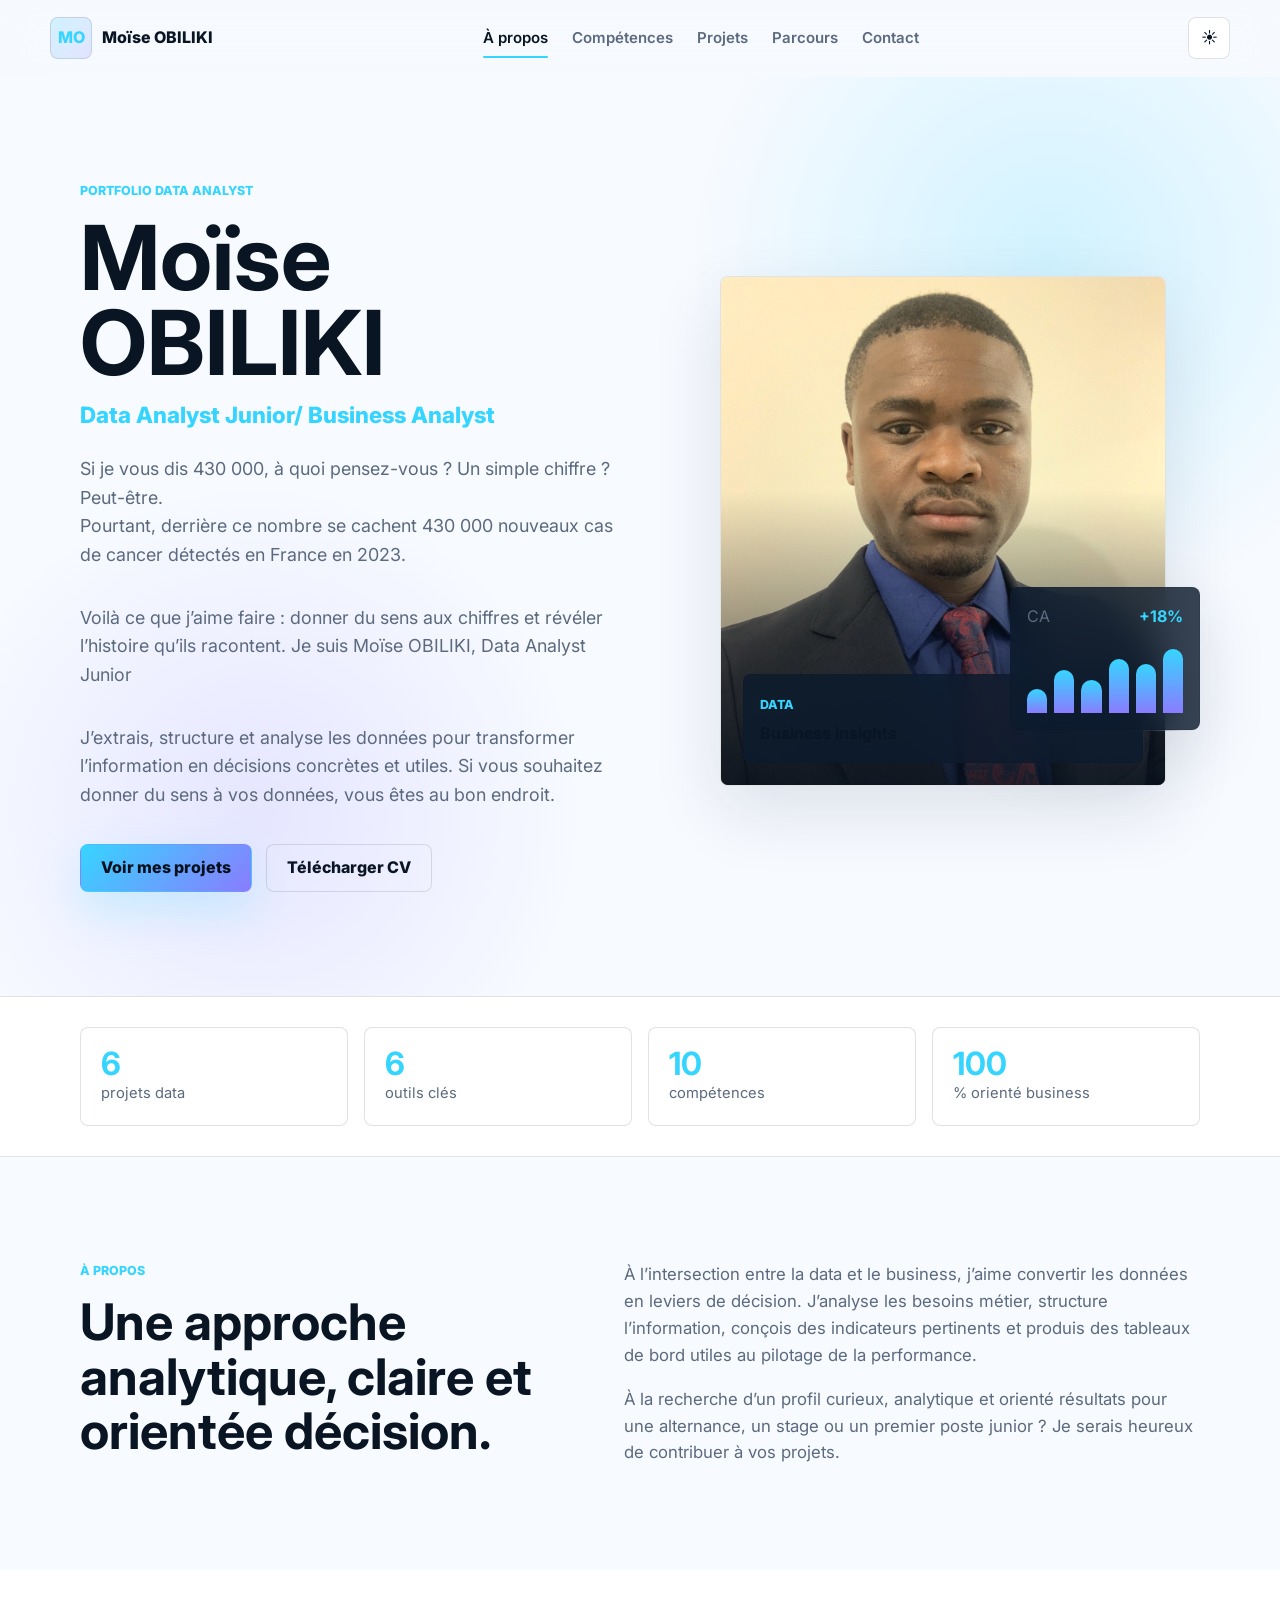
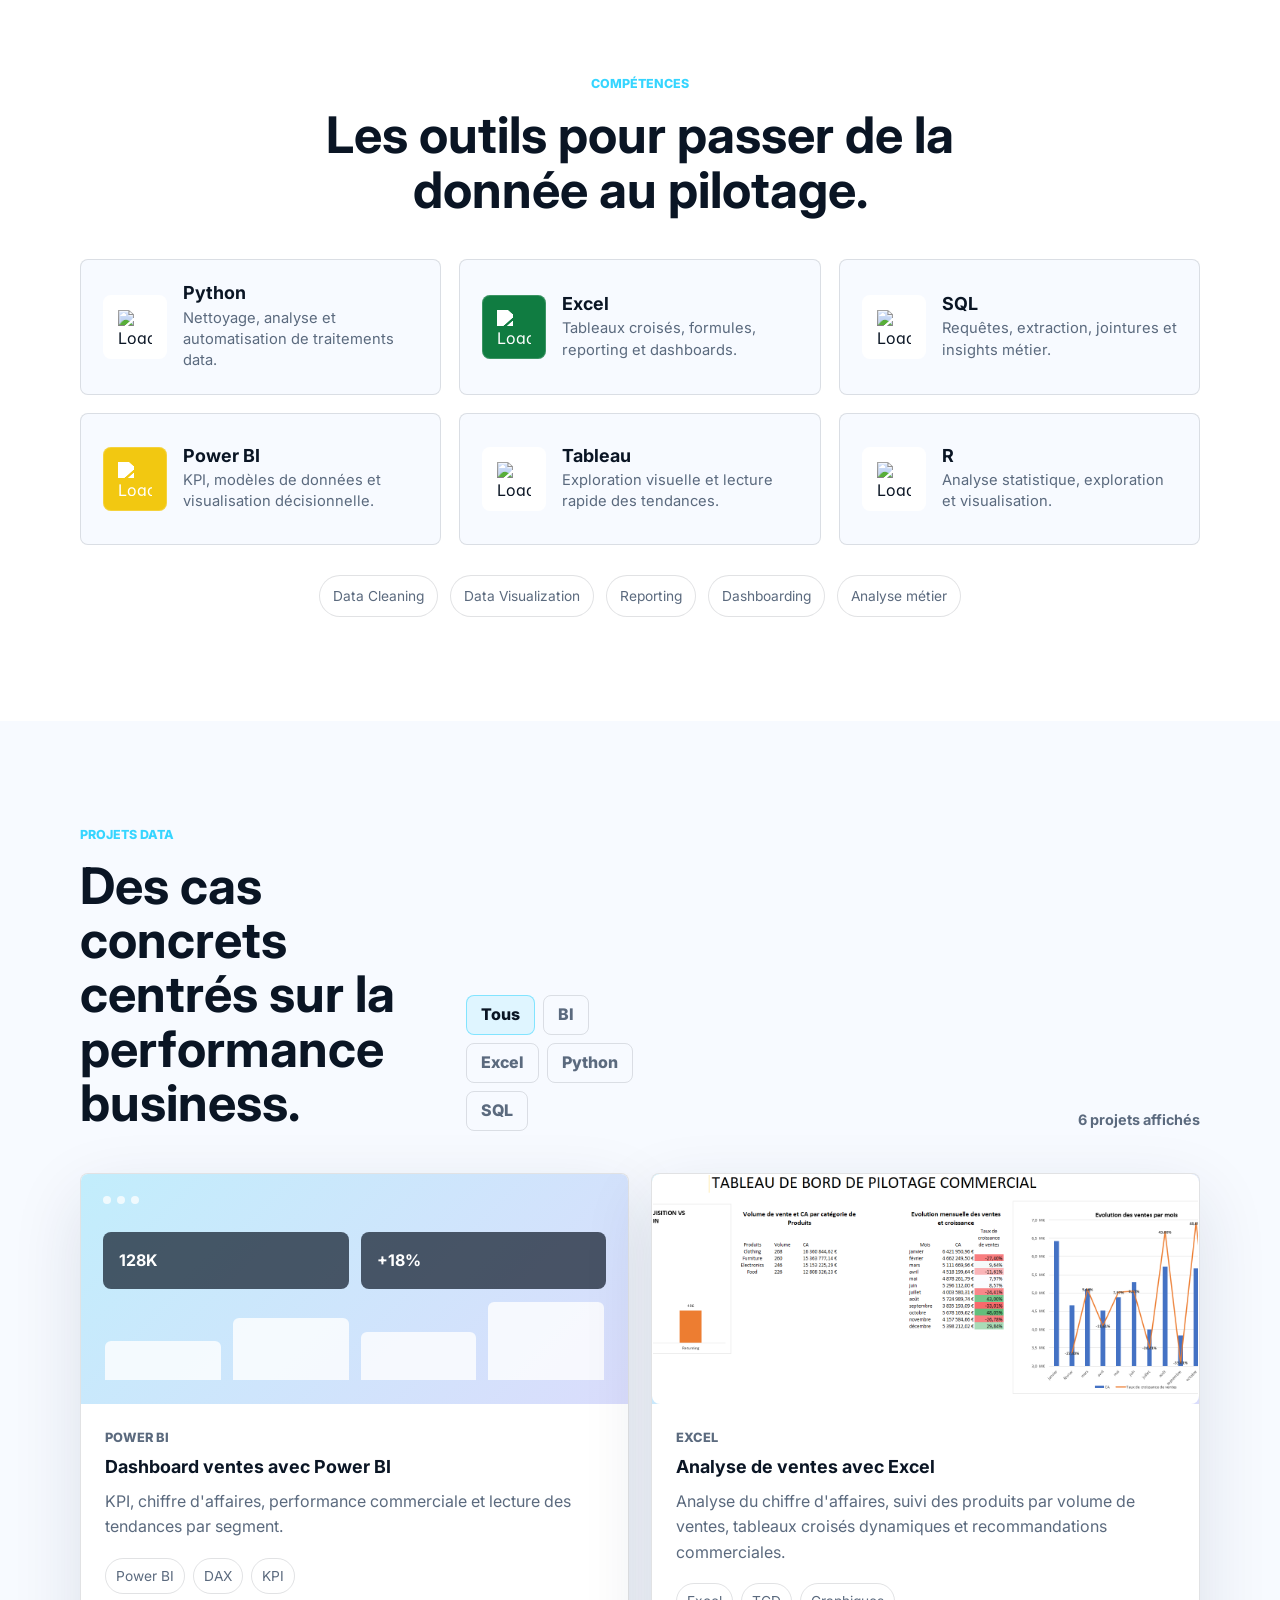
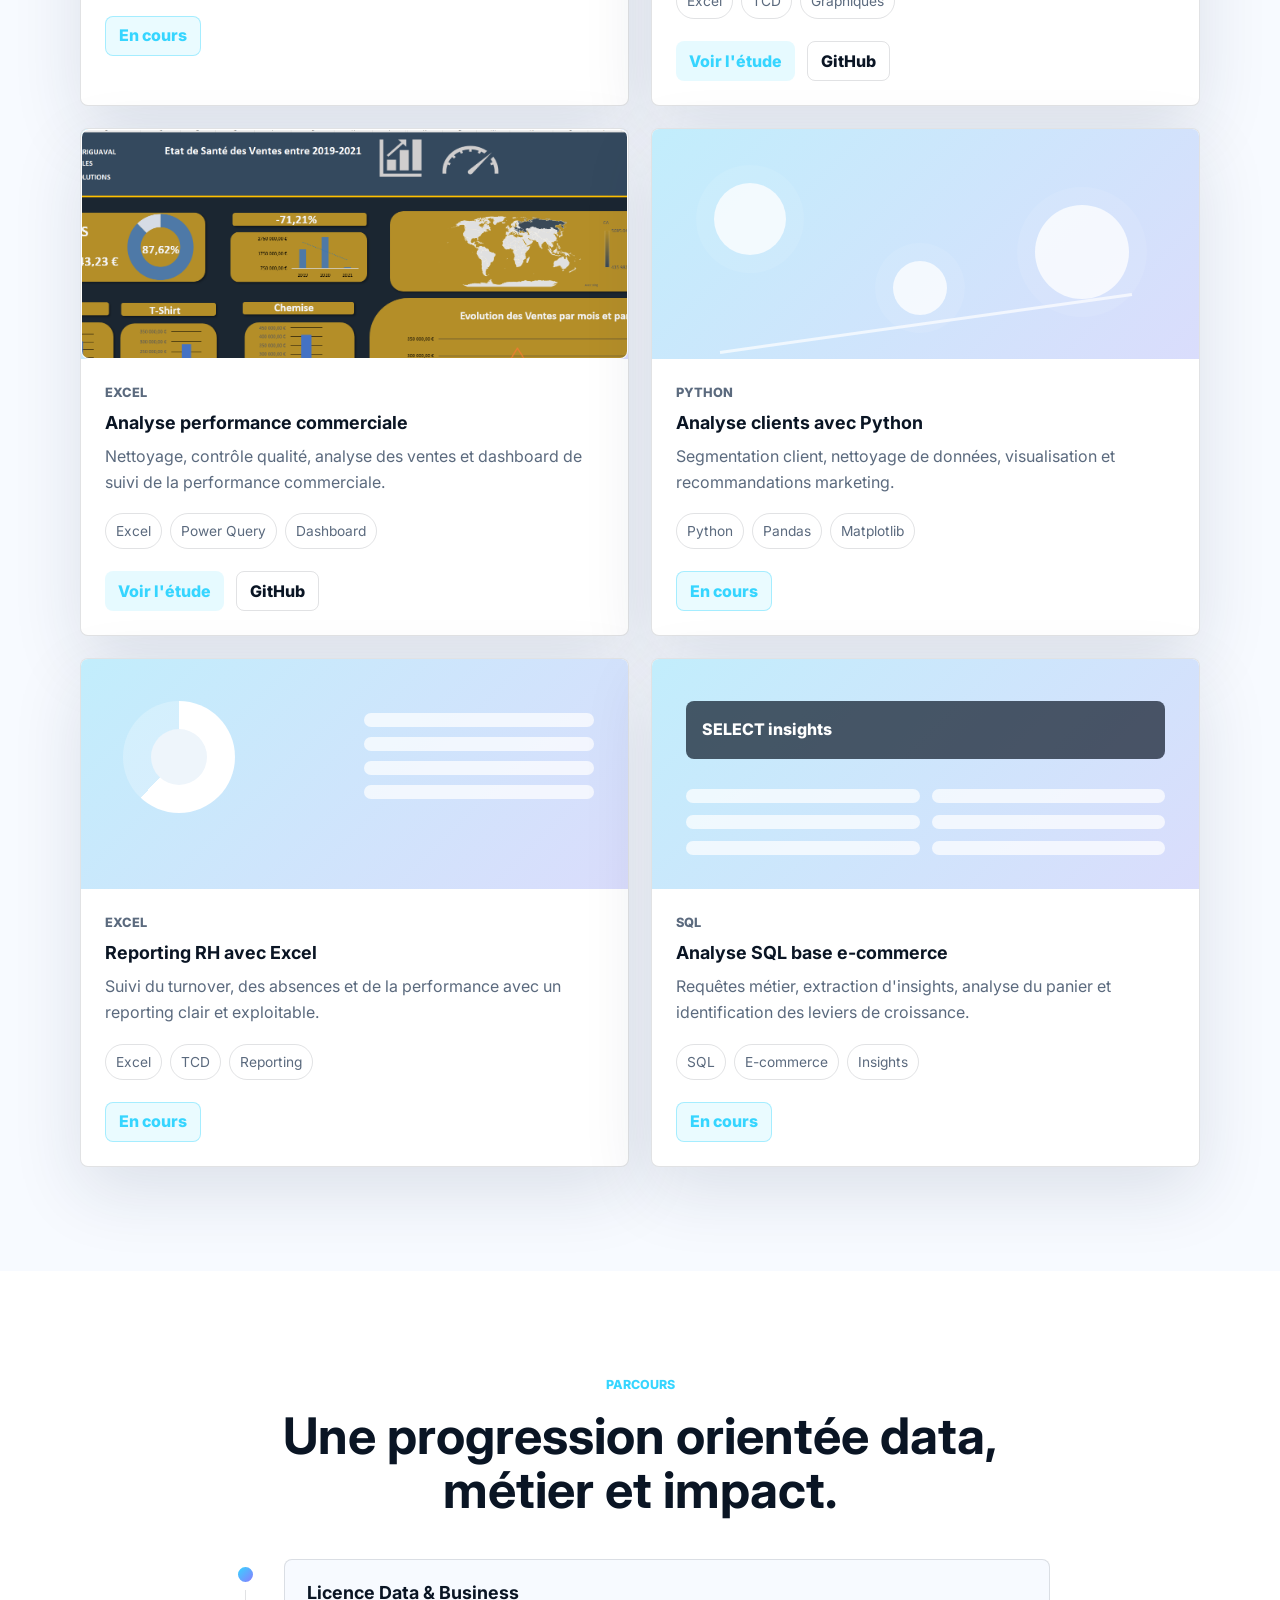
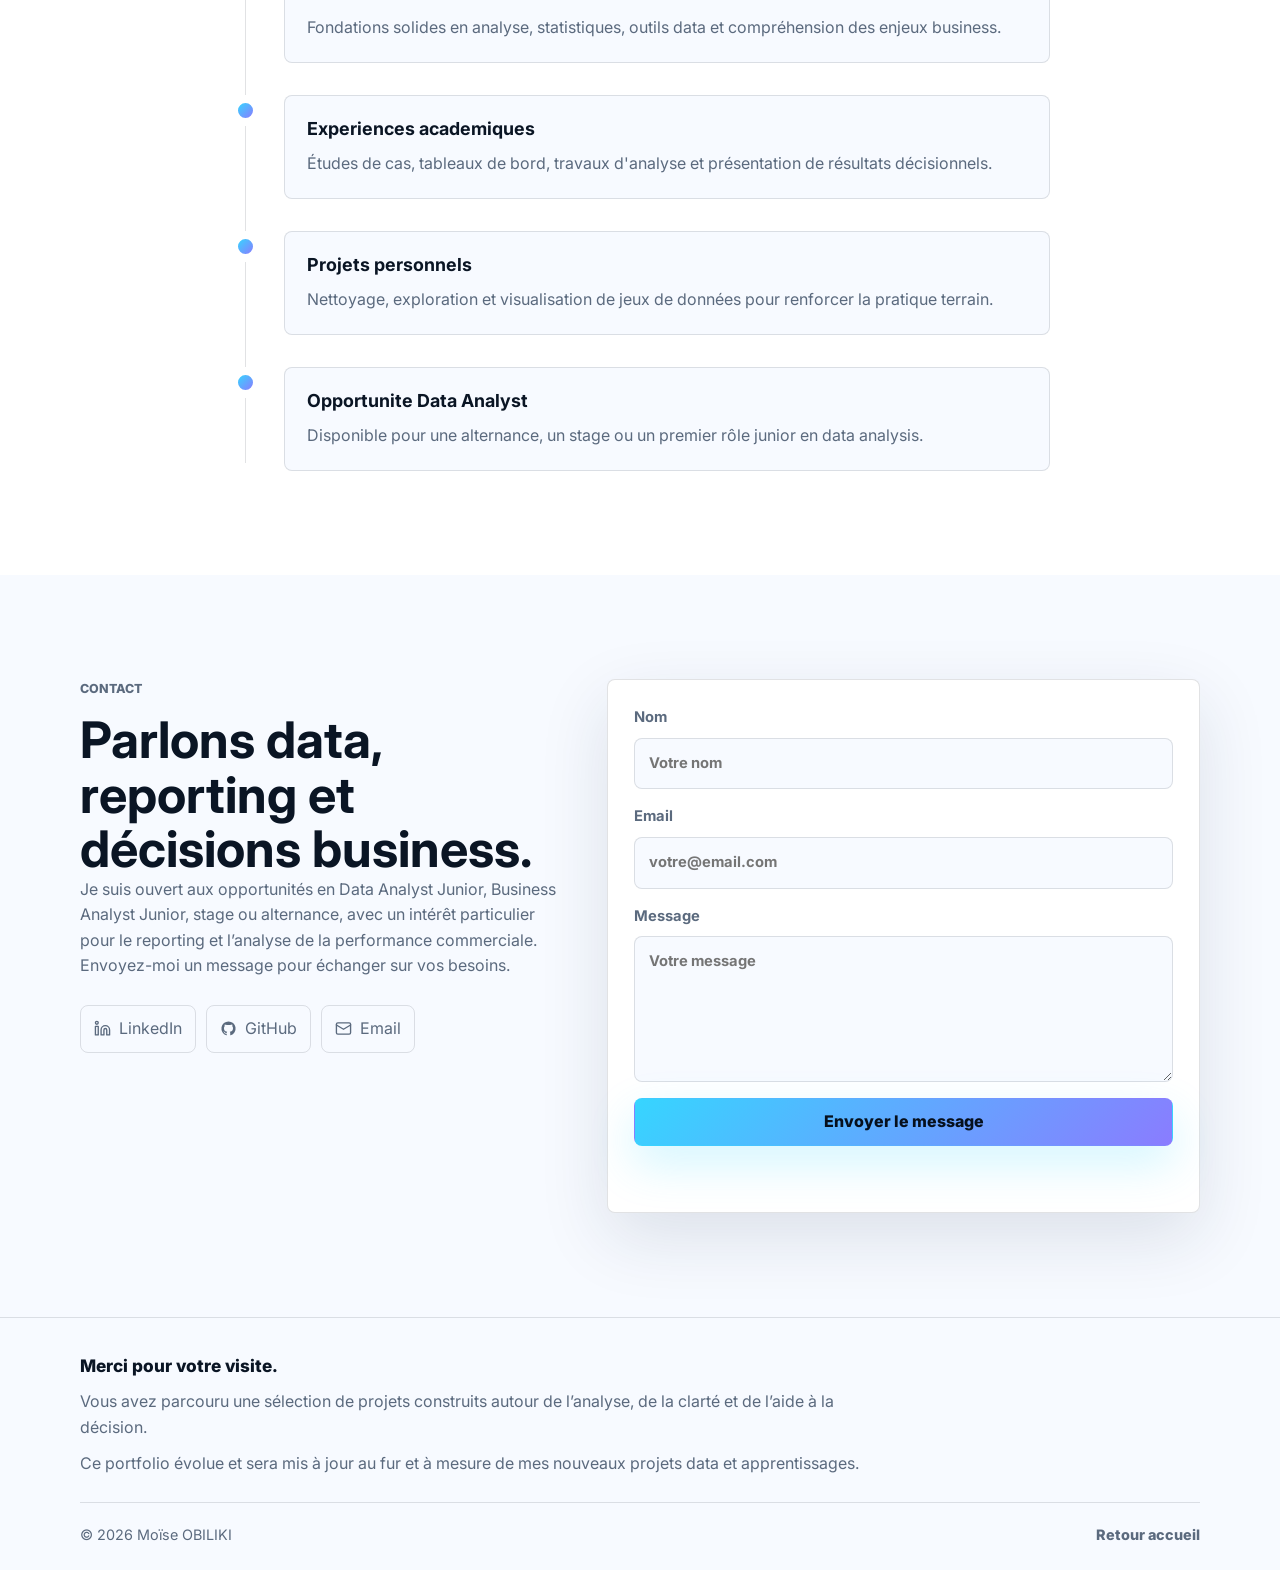
==== commit e2c4234a: "Update contact opportunity wording" ====
--- a/index.html
+++ b/index.html
@@ -451,8 +451,9 @@
             <p class="eyebrow">Contact</p>
             <h2>Parlons data, reporting et décisions business.</h2>
             <p>
-              Je suis ouvert aux opportunités Data Analyst Junior, stage et alternance.
-              Envoyez-moi un message pour échanger sur vos besoins.
+              Je suis ouvert aux opportunités en Data Analyst Junior, Business Analyst Junior,
+              stage ou alternance, avec un intérêt particulier pour le reporting et l’analyse
+              de la performance commerciale. Envoyez-moi un message pour échanger sur vos besoins.
             </p>
             <div class="contact-links">
               <a href="https://www.linkedin.com/in/moise-obiliki/" target="_blank" rel="noreferrer">
@@ -524,14 +525,3 @@
   </body>
 </html>
 
-
-
-
-
-
-
-
-
-
-
-
--- a/style.css
+++ b/style.css
@@ -1759,7 +1759,7 @@
 
 .skill-card--logo {
   display: grid;
-  grid-template-columns: 58px 1fr;
+  grid-template-columns: 64px minmax(0, 1fr);
   align-items: center;
   gap: 16px;
   min-height: 132px;
@@ -1774,6 +1774,7 @@
 
 .skill-card--logo h3 {
   margin: 0 0 4px;
+  line-height: 1.2;
 }
 
 .skill-card--logo p {
@@ -1786,7 +1787,7 @@
 .skill-logo {
   display: grid;
   place-items: center;
-  width: 58px;
+  width: 64px;
   aspect-ratio: 1;
   border-radius: 8px;
   background: rgba(255, 255, 255, 0.94);
@@ -1849,12 +1850,21 @@
 
 @media (max-width: 620px) {
   .skill-card--logo {
-    grid-template-columns: 52px 1fr;
+    grid-template-columns: 1fr;
+    justify-items: center;
+    gap: 14px;
+    min-height: 0;
+    padding: 22px 18px;
+    text-align: center;
   }
 
   .skill-logo {
-    width: 52px;
-  }
-}
-
-
+    width: 56px;
+  }
+
+  .skill-card--logo p {
+    max-width: 28rem;
+    font-size: 0.95rem;
+  }
+}
+
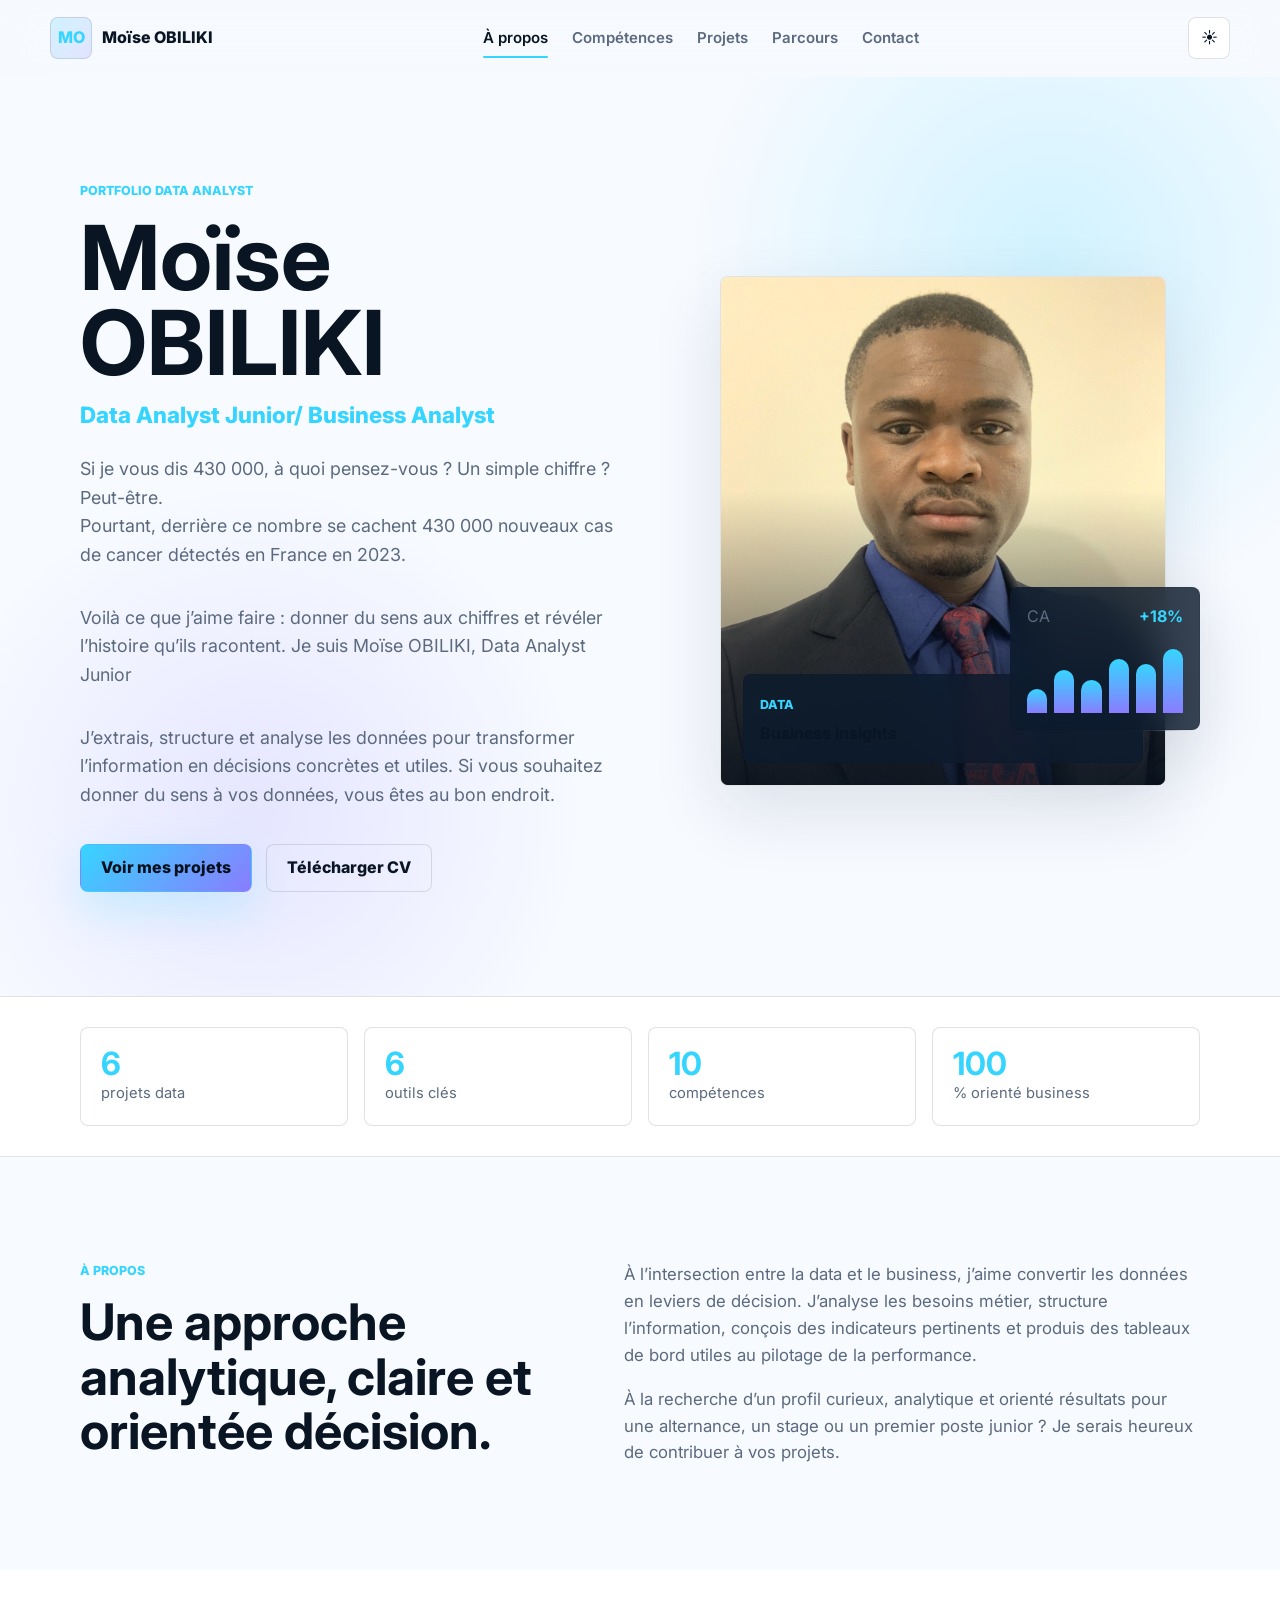
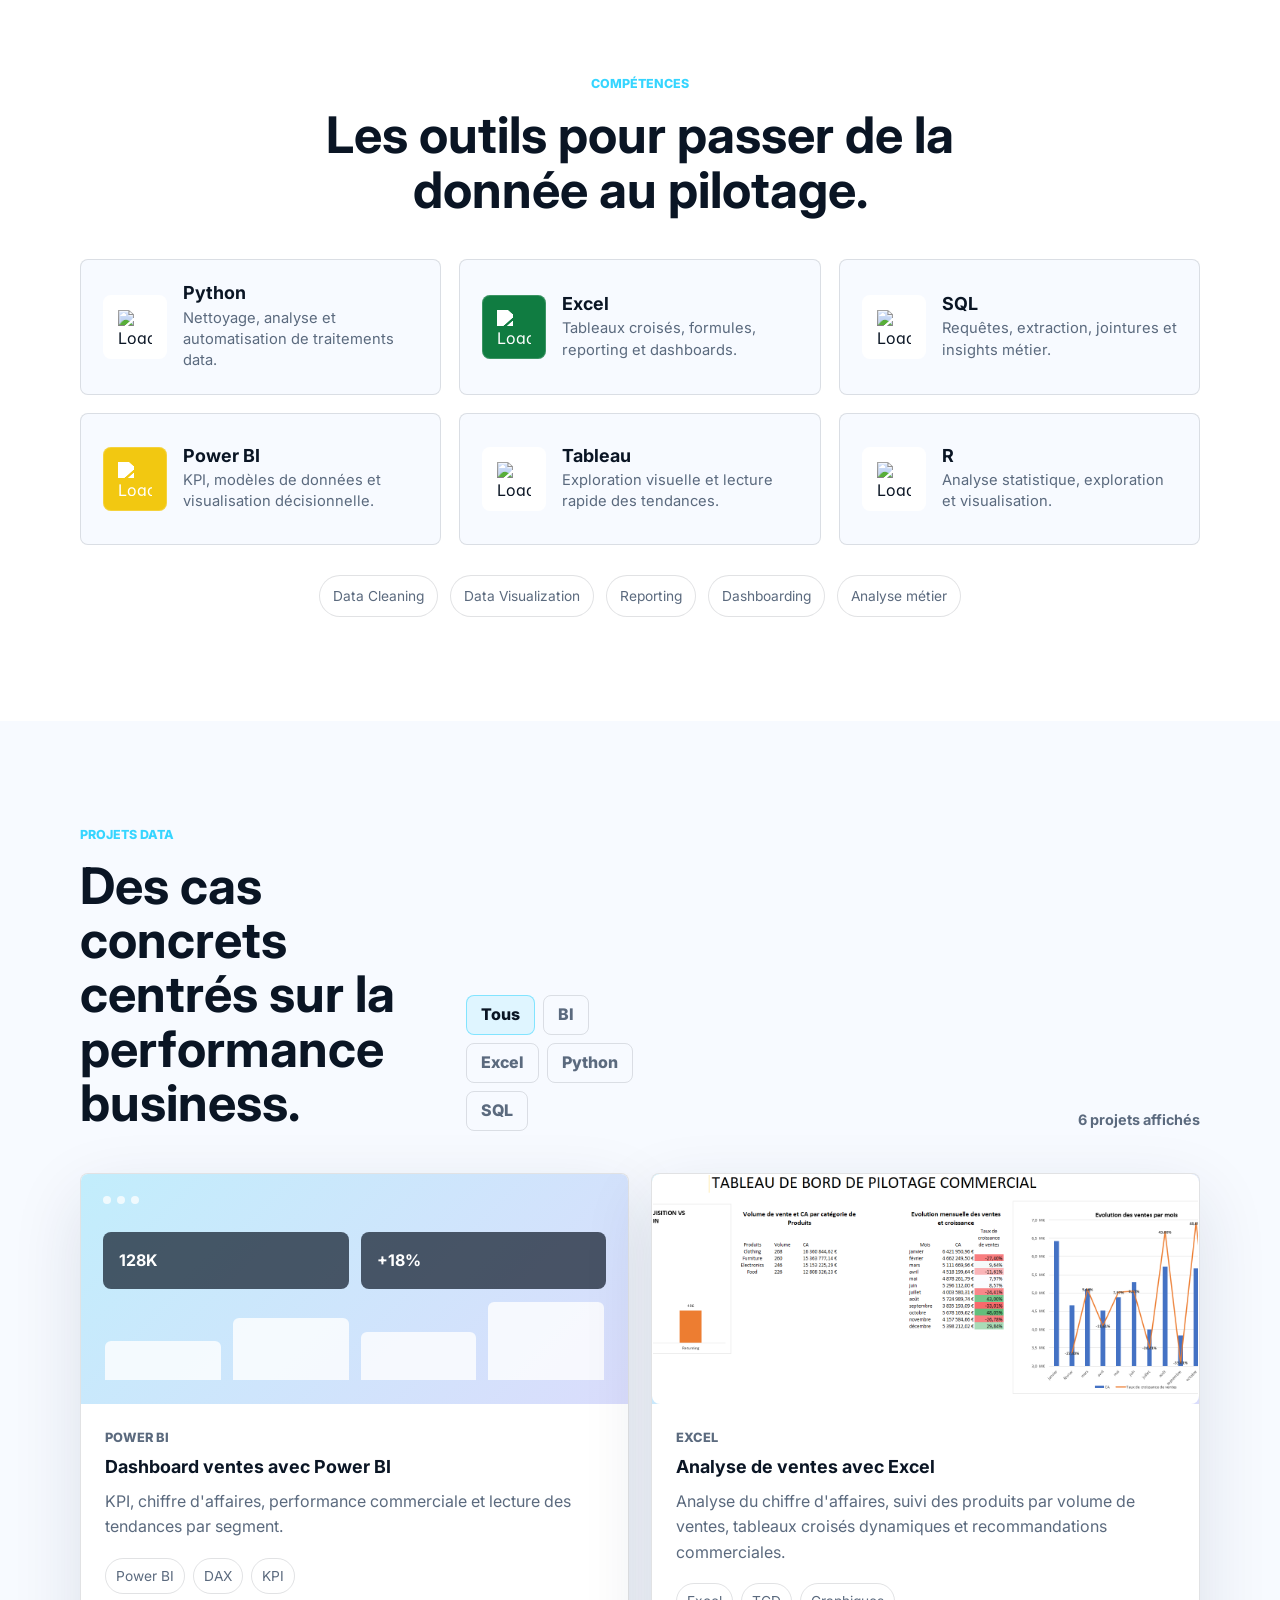
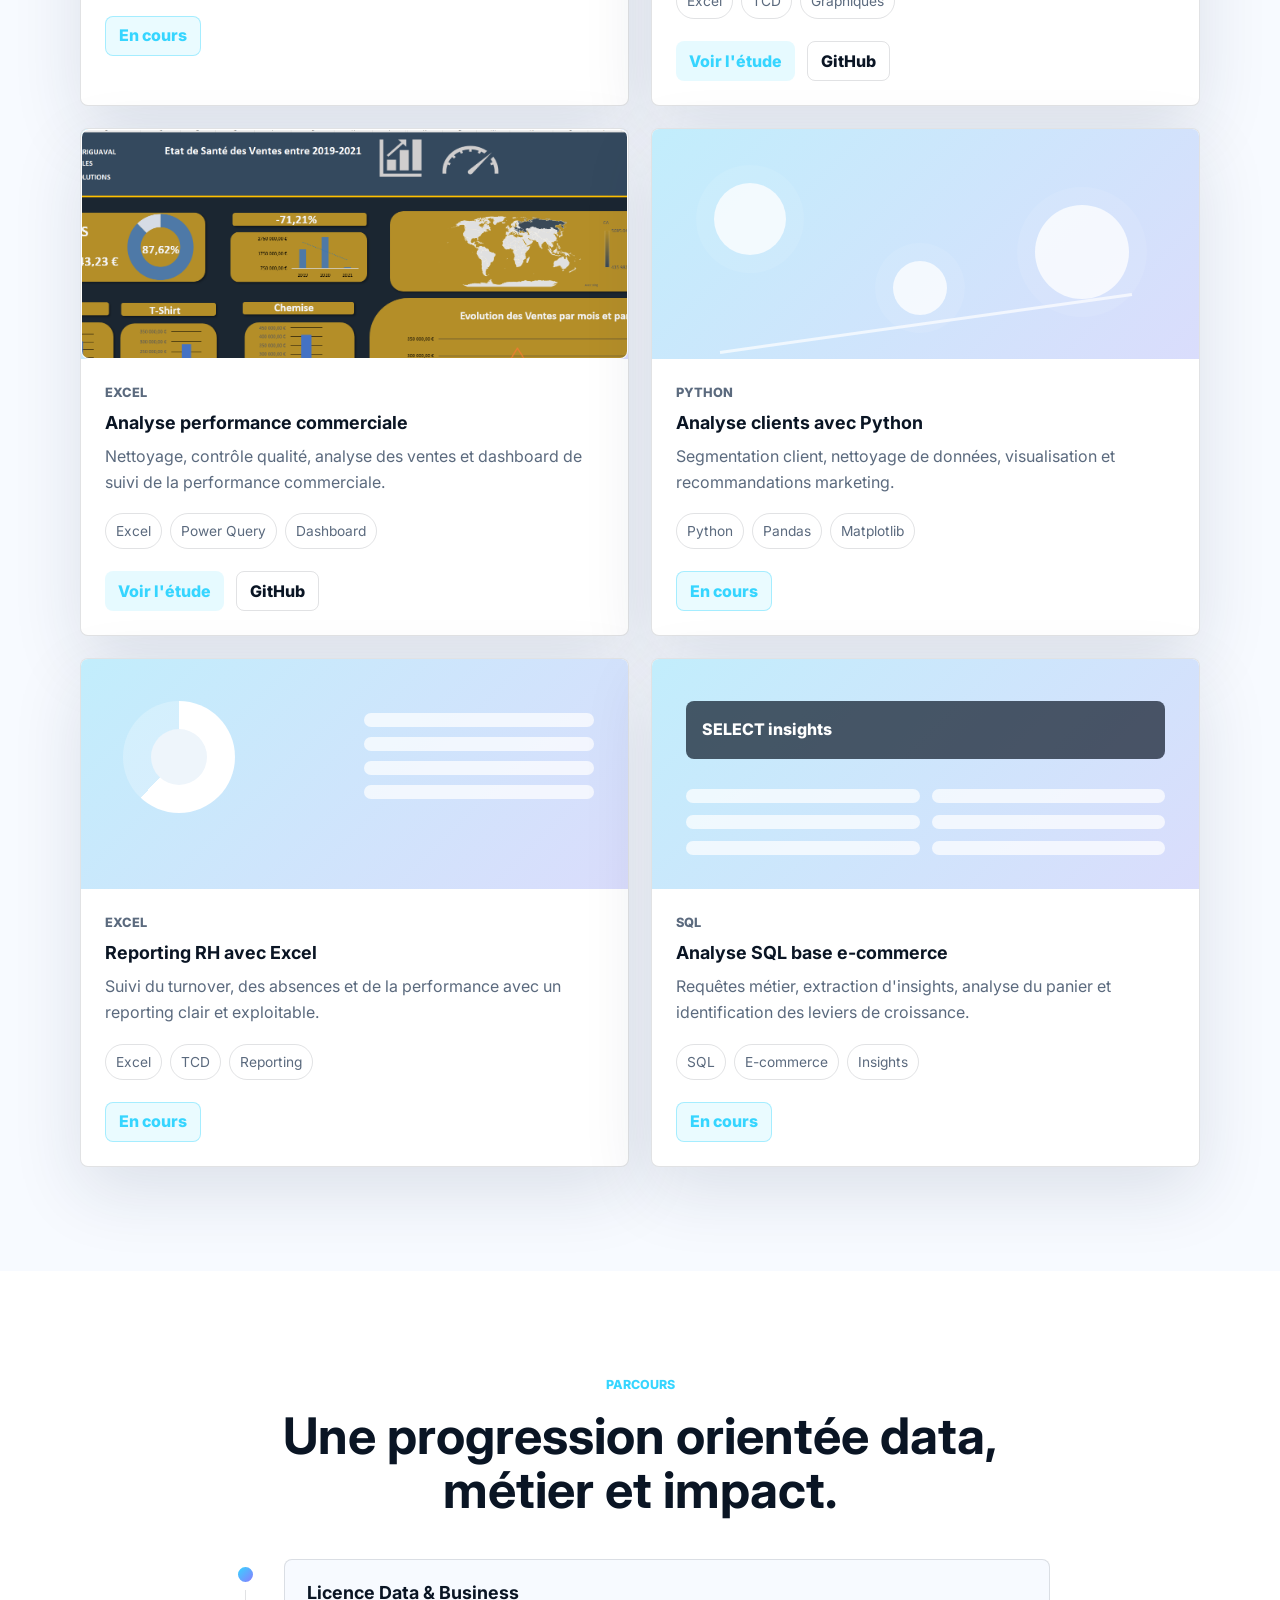
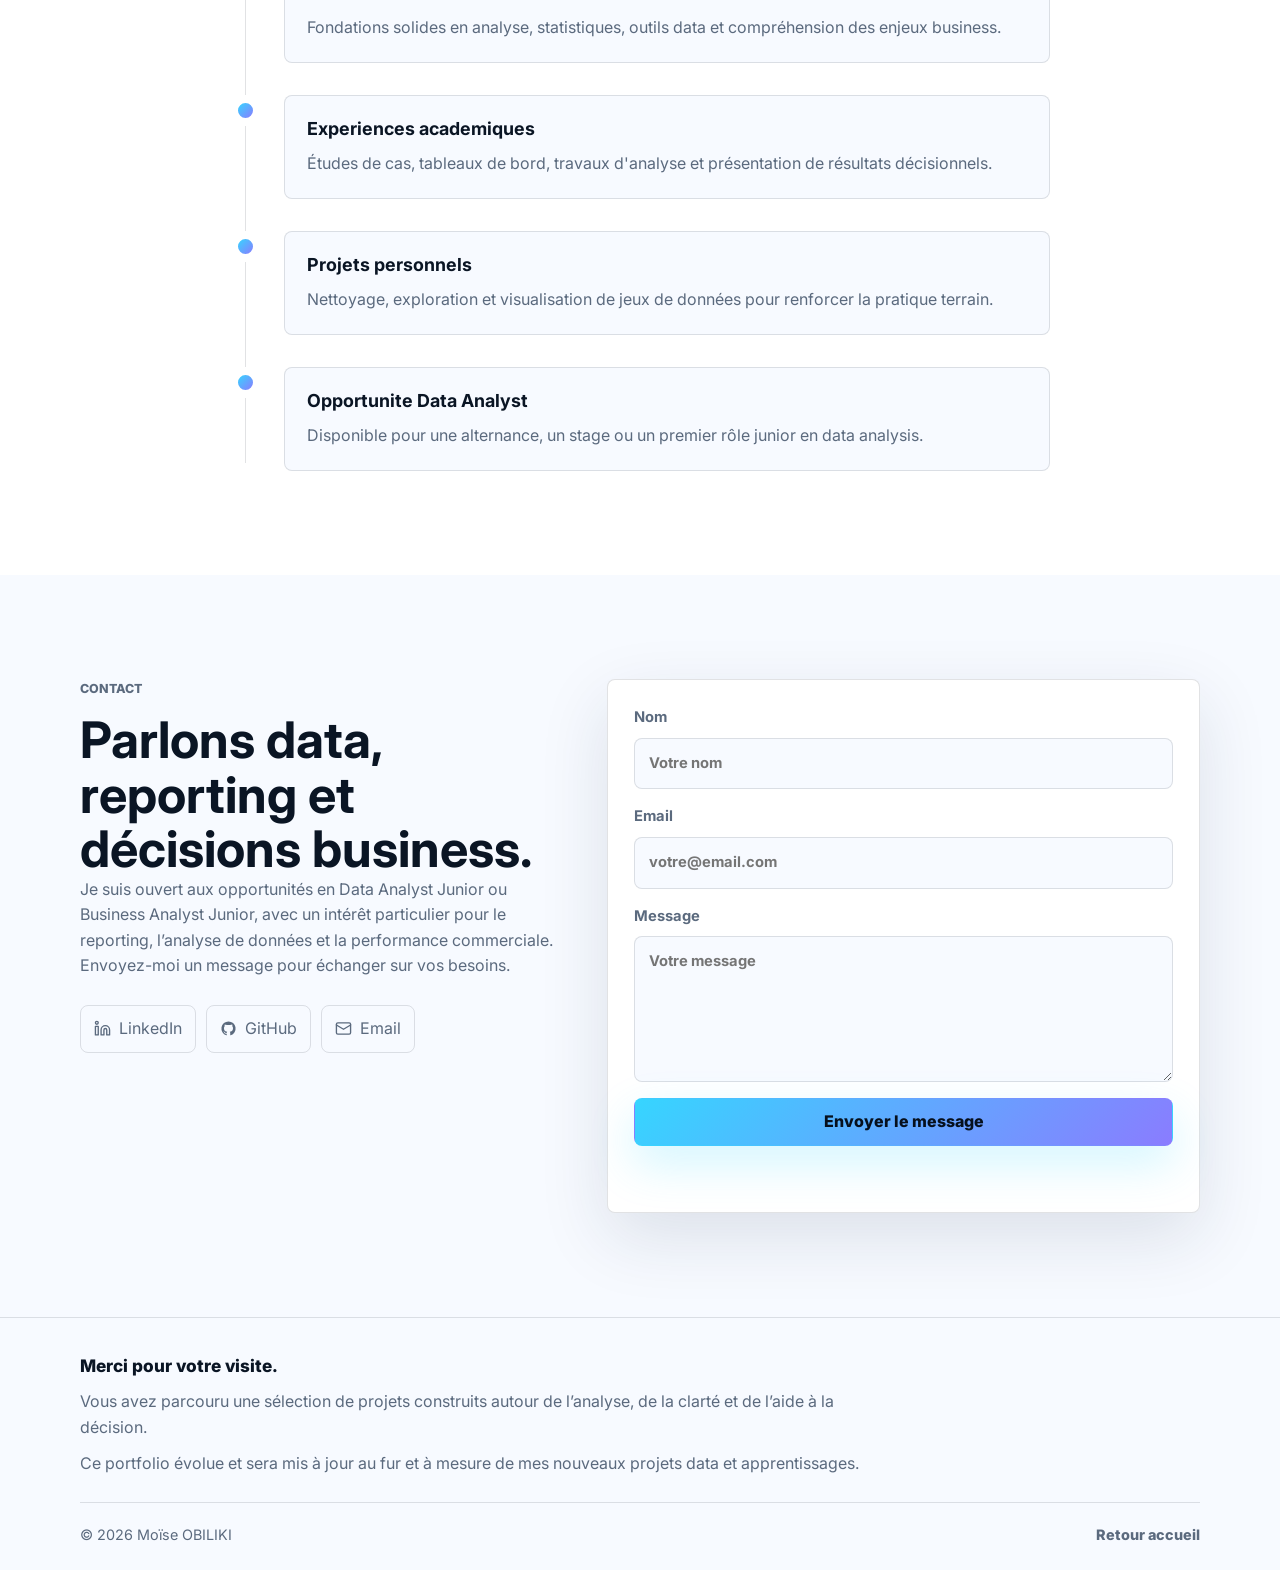
==== commit d2b559da: "Make contact opportunity wording generic" ====
--- a/index.html
+++ b/index.html
@@ -451,9 +451,9 @@
             <p class="eyebrow">Contact</p>
             <h2>Parlons data, reporting et décisions business.</h2>
             <p>
-              Je suis ouvert aux opportunités en Data Analyst Junior, Business Analyst Junior,
-              stage ou alternance, avec un intérêt particulier pour le reporting et l’analyse
-              de la performance commerciale. Envoyez-moi un message pour échanger sur vos besoins.
+              Je suis ouvert aux opportunités en Data Analyst Junior ou Business Analyst Junior,
+              avec un intérêt particulier pour le reporting, l’analyse de données et la performance
+              commerciale. Envoyez-moi un message pour échanger sur vos besoins.
             </p>
             <div class="contact-links">
               <a href="https://www.linkedin.com/in/moise-obiliki/" target="_blank" rel="noreferrer">
